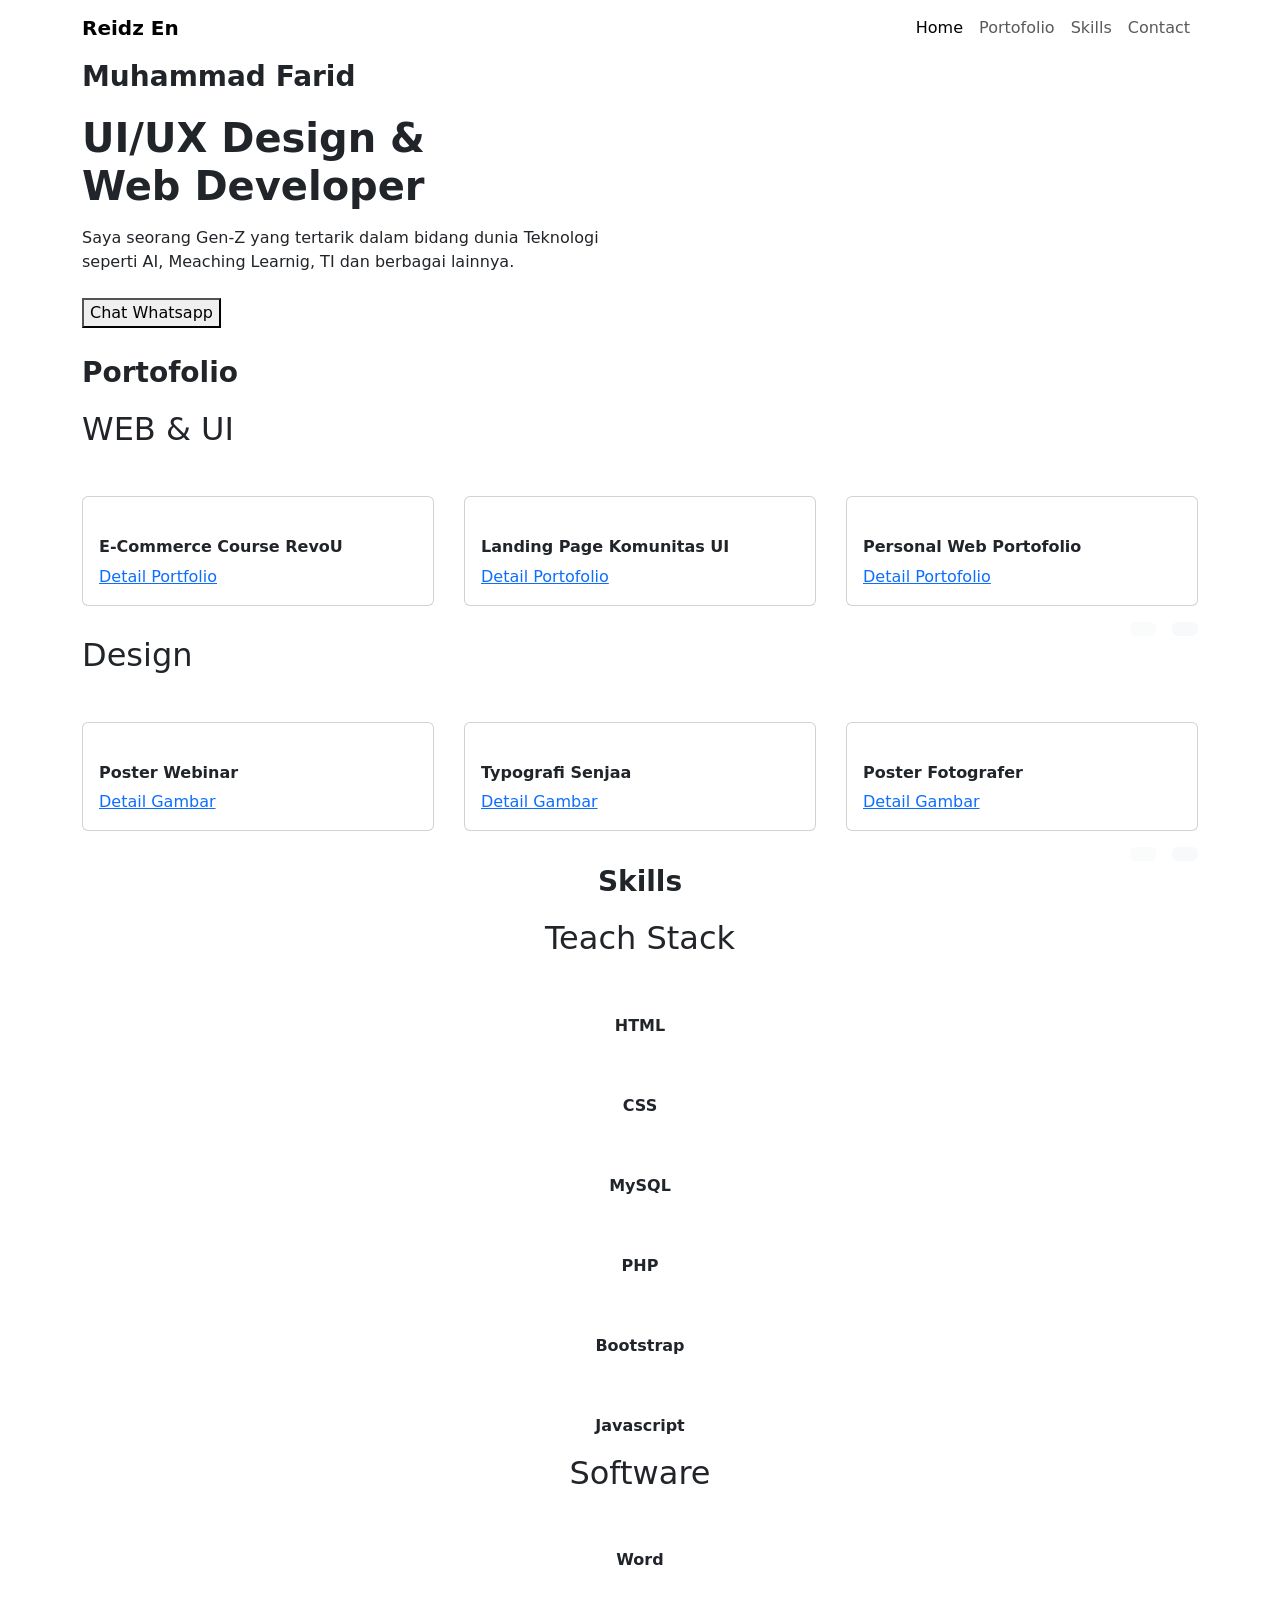
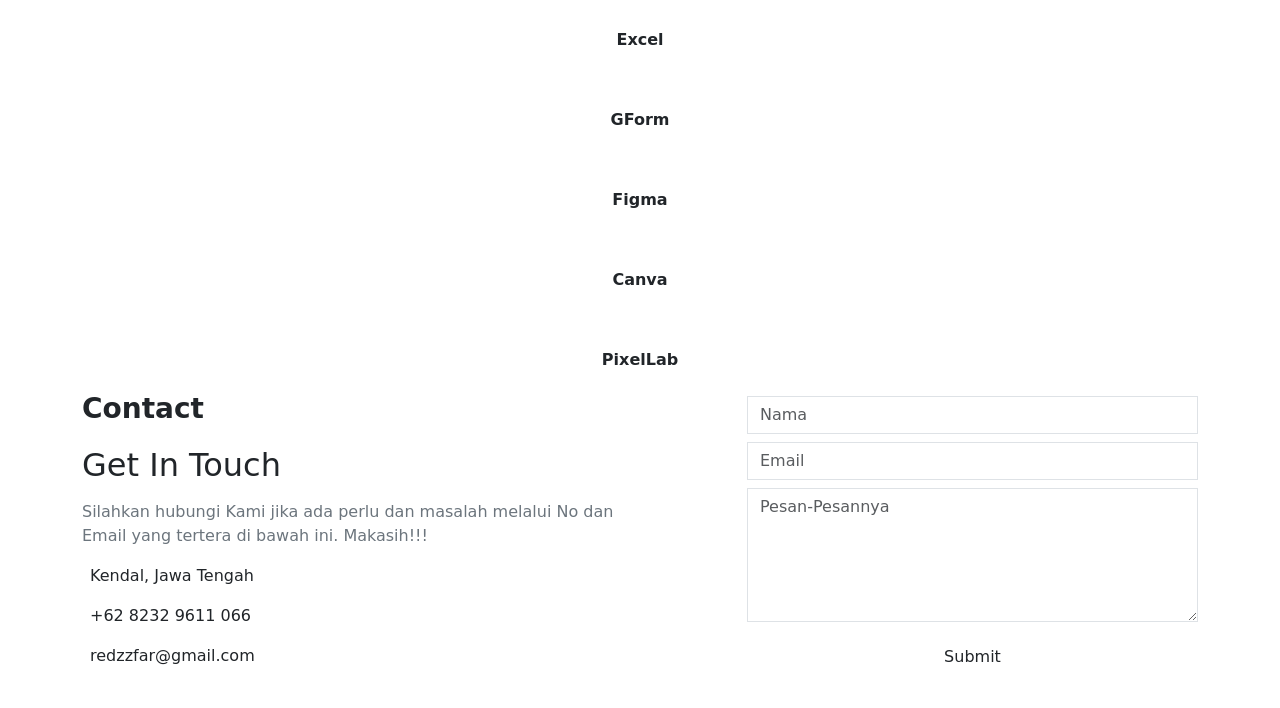
==== index.html @ 229bf1d8 "Add files via upload" ====
<!DOCTYPE html>
<html lang="en">
<head>
    <meta charset="UTF-8">
    <meta name="viewport" content="width=device-width, initial-scale=1.0">
    <title>Personal Portofolio</title>
    <!-- style css -->
    <link rel="stylesheet" href="https://cdn.jsdelivr.net/npm/bootstrap@5.3.2/dist/css/bootstrap.min.css">
    <link rel="stylesheet" href="https://cdn.jsdelivr.net/npm/swiper@11/swiper-bundle.min.css"/>
    <link rel="stylesheet" href="vendor/boxicons/css/boxicons.min.css">
    <link rel="stylesheet" href="style/style.css">
</head>
<body>
  <!-- Navbar -->
    <nav class="navbar navbar-expand-lg bg-white" id="home">
        <div class="container">
          <a class="navbar-brand fw-bold" href="#">Reidz En</a>
          <button class="navbar-toggler" type="button" data-bs-toggle="collapse" data-bs-target="#navbarSupportedContent" aria-controls="navbarSupportedContent" aria-expanded="false" aria-label="Toggle navigation">
            <span class="navbar-toggler-icon"></span>
          </button>
          <div class="collapse navbar-collapse" id="navbarSupportedContent">
            <ul class="navbar-nav ms-auto mb-2 mb-lg-0 fw-medium">
              <li class="nav-item">
                <a class="nav-link active" aria-current="page" href="#home">Home</a>
              </li>
              <li class="nav-item">
                <a class="nav-link" href="#portfolio">Portofolio</a>
              </li>
              <li class="nav-item">
                <a class="nav-link" href="#skills">Skills</a>
              </li>
              <li class="nav-item">
                <a class="nav-link" href="#contact">Contact</a>
              </li>
            </ul>
         
          </div>
        </div>
    </nav>

  <!-- Header -->
    <section class="header-section">
      <div class="container">
        <div class="row align-items-center justify-content-between" id="header">
          <div class="col-md-6">
            <div class="text-header">
              <p class="text-orange fw-semibold fs-3">Muhammad Farid</p>
              <h1 class="header-title fw-bold section-title">UI/UX Design & <br class="d-none d-md-block">Web Developer</h1>

              <div class="text-profil">
                <p class="mt-3 mb-4">Saya seorang Gen-Z yang tertarik dalam bidang dunia Teknologi seperti AI, Meaching Learnig, TI dan berbagai lainnya.</p>    
              </div>
             
              <div class="button">
                <a href="https://wa.me/+6282329611066" target="_blank"><button>Chat Whatsapp <span><i class='bx bx-right-arrow-alt' ></i></span></button></a>
              </div>
              
              <div class="icon">
                <a href="https://github.com/reidzf8" target="_blank" class="header-skill d-inline-flex align-items-center gap-1"><i class='bx bxl-github'></i></a>
                <a href="https://www.instagram.com/reid.qz" target="_blank" class="header-skill d-inline-flex align-items-center"><i class='bx bxl-instagram' ></i></a>
                <a href="https://www.linkedin.com" target="_blank" class="header-skill d-inline-flex align-items-center gap-1 "><i class='bx bxl-linkedin'></i></a>
              </div>

            </div>
          </div>

          <div class="col-md-4">
            <img src="image/profile.jpg" alt="" class="header-img">
          </div>
        </div>
      </div>
    </section>

  <!-- Portfolio -->
    <section class="portfolio-section" id="portfolio">
      <div class="container">
        <div class="text-portfolio">
          <p class="text-orange fw-semibold fs-3">Portofolio</p>
          <h2 class="section-title mb-5">WEB & UI</h2>
        </div>

        <div class="swiper portfolio-swiper">
          <div class="swiper-wrapper">
            <div class="swiper-slide">
              <div class="card">
                <div class="card-body">
                  <img src="image/Web Ecommerce.png" alt="" class="card-img-top rounded mb-3">
                  <h6 class="fw-semibold">E-Commerce Course RevoU</h6>
                  <a href="https://reidzf8.github.io/shopreidz/" target="_blank" class="text-orange">Detail Portfolio</a>
                </div>
              </div>
            </div>

            <div class="swiper-slide">
              <div class="card">
                <div class="card-body">
                  <img src="image/Landing Page.png" alt="" class="card-img-top rounded mb-3">
                  <h6 class="fw-semibold">Landing Page Komunitas UI</h6>
                  <a href="https://pointlesssufficientshelfware.reidz.repl.co/" target="_blank" class="text-orange">Detail Portofolio</a>
                </div>
              </div>
            </div>

            <div class="swiper-slide">
              <div class="card">
                <div class="card-body">
                  <img src="image/Personal.png" alt="" class="card-img-top rounded mb-3">
                  <h6 class="fw-semibold">Personal Web Portofolio</h6>
                  <a href="#home" class="text-orange">Detail Portofolio</a>
                </div>
              </div>
            </div>

            <div class="swiper-slide">
              <div class="card">
                <div class="card-body">
                  <img src="image/UI UX.png" alt="" class="card-img-top rounded mb-3">
                  <h6 class="fw-semibold">UI UX Pembelajaran MBTI</h6>
                  <a href="https://www.figma.com/proto/6FiTXlroq9vrvw14LWt3os/UI?node-id=144-466&starting-point-node-id=3%3A4" class="text-orange">Detail Portofolio</a>
                </div>
              </div>
            </div>
          </div>

          <div class="d-flex align-items-center justify-content-end gap-3 mt-3">
            <button class="btn btn-light d-flex align-items-center justify-content-center btn-next">
              <i class="bx bx-left-arrow-alt fs-5"></i>
            </button>

            <button class="btn btn-light d-flex align-items-center justify-content-center btn-prev">
              <i class="bx bx-right-arrow-alt fs-5"></i>
            </button>
          </div>
        </div>
      </div>
      <div class="container">
        <div class="text-portfolio">
          <h2 class="section-title mb-5">Design</h2>
        </div>

        <div class="swiper portfolio-swiper">
          <div class="swiper-wrapper">
            <div class="swiper-slide">
              <div class="card">
                <div class="card-body">
                  <img src="image/Poster.jpeg" alt="" class="card-img-top rounded mb-3">
                  <h6 class="fw-semibold">Poster Webinar</h6>
                  <a href="https://drive.google.com/drive/folders/1-n-cVZYzLm45BdwYJRJoWPH18mqt8U0f?usp=sharing" target="_blank" class="text-orange">Detail Gambar</a>
                </div>
              </div>
            </div>

            <div class="swiper-slide">
              <div class="card">
                <div class="card-body">
                  <img src="image/Typografi 1.jpeg" alt="" class="card-img-top rounded mb-3">
                  <h6 class="fw-semibold">Typografi Senjaa</h6>
                  <a href="https://drive.google.com/drive/folders/1-n-cVZYzLm45BdwYJRJoWPH18mqt8U0f?usp=sharing" target="_blank" class="text-orange">Detail Gambar</a>
                </div>
              </div>
            </div>

            <div class="swiper-slide">
              <div class="card">
                <div class="card-body">
                  <img src="image/Poster 3.jpeg" alt="" class="card-img-top rounded mb-3">
                  <h6 class="fw-semibold">Poster Fotografer</h6>
                  <a href="https://drive.google.com/drive/folders/1-n-cVZYzLm45BdwYJRJoWPH18mqt8U0f?usp=sharing" target="_blank" class="text-orange">Detail Gambar</a>
                </div>
              </div>
            </div>

            <div class="swiper-slide">
              <div class="card">
                <div class="card-body">
                  <img src="image/Typografi 2.jpeg" alt="" class="card-img-top rounded mb-3">
                  <h6 class="fw-semibold">Typografi Awann</h6>
                  <a href="https://drive.google.com/drive/folders/1-n-cVZYzLm45BdwYJRJoWPH18mqt8U0f?usp=sharing target="_blank" class="text-orange">Detail Gambar</a>
                </div>
              </div>
            </div>

            <div class="swiper-slide">
              <div class="card">
                <div class="card-body">
                  <img src="image/Poster 2.jpeg" alt="" class="card-img-top rounded mb-3">
                  <h6 class="fw-semibold">Poster Bungaa</h6>
                  <a href="https://drive.google.com/drive/folders/1-n-cVZYzLm45BdwYJRJoWPH18mqt8U0f?usp=sharing" target="_blank" class="text-orange">Detail Gambar</a>
                </div>
              </div>
            </div>
          </div>

          <div class="d-flex align-items-center justify-content-end gap-3 mt-3">
            <button class="btn btn-light d-flex align-items-center justify-content-center btn-next">
              <i class="bx bx-left-arrow-alt fs-5"></i>
            </button>

            <button class="btn btn-light d-flex align-items-center justify-content-center btn-prev">
              <i class="bx bx-right-arrow-alt fs-5"></i>
            </button>
          </div>
        </div>
      </div>
    </section>

  <!-- Skills -->
  <section class="skills-section" id="skills">
    <div class="container">
      <p class="text-orange fw-semibold text-center fs-3">Skills</p>
      <h2 class="section-title mb-3 text-center">Teach Stack</h2>

      <div class="menu-skills">
        <div class="skills">
          <img src="image/Icon-HTML.png" alt="">
          <p class="fw-semibold text-center mt-3">HTML</p>
        </div>
        <div class="skills">
          <img src="image/Icon-CSS.png" alt="">
          <p class="fw-semibold text-center mt-3">CSS</p>
        </div>
        <div class="skills">
          <img src="image/Icon-Mysql.png" alt="">
          <p class="fw-semibold text-center mt-3">MySQL</p>
        </div>
        <div class="skills">
          <img src="image/Icon-PHP.png" alt="">
          <p class="fw-semibold text-center mt-3">PHP</p>
        </div>
        <div class="skills">
          <img src="image/Icon-Bootstrap.png" alt="">
          <p class=" fw-semibold text-center mt-3">Bootstrap</p>
        </div>
        <div class="skills">
          <img src="image/Icon-JS.png" alt="">
          <p class="fw-semibold text-center mt-3">Javascript</p>
        </div>
      </div>

      <h2 class="section-title mb-3 text-center">Software</h2>
      <div class="menu-skills">
        <div class="skills">
          <img src="image/word.png" alt="">
          <p class="fw-semibold text-center mt-3">Word</p>
        </div>
        <div class="skills">
          <img src="image/excel.png" alt="">
          <p class="fw-semibold text-center mt-3">Excel</p>
        </div>
        <div class="skills">
          <img src="image/google-form.png" alt="">
          <p class="fw-semibold text-center mt-3">GForm</p>
        </div>
        <div class="skills">
          <img src="image/figma.png" alt="">
          <p class="fw-semibold text-center mt-3">Figma</p>
        </div>
        <div class="skills">
          <img src="image/canva-icon.png" alt="">
          <p class=" fw-semibold text-center mt-3">Canva</p>
        </div>
        <div class="skills">
          <img src="image/pixellab.png" alt="">
          <p class="fw-semibold text-center mt-3">PixelLab</p>
        </div>
      </div>
    </div>
  </section>

  <!-- Contact -->
  <section class="portfolio-section">
    <div class="container">
      <div class="row align-items-center justify-content-between">
        <div class="col-md-6">
          <div class="text-portfolio">
            <p class="text-orange fw-semibold fs-3">Contact</p>
            <h2 class="section-title mb-3">Get In Touch</h2>
          </div>
    
          <p class="text-secondary mb-3" id="contact">
            Silahkan hubungi Kami jika ada perlu dan masalah melalui No dan Email yang tertera di bawah ini. Makasih!!! 
          </p>
    
          <div class="d-flex align-items-center gap-2 mb-3">
            <i class='bx bxs-map'></i>
            <p class="mb-0">Kendal, Jawa Tengah</p>
          </div>
          <div class="d-flex align-items-center gap-2 mb-3">
            <i class='bx bxs-phone'></i>
            <p class="mb-0">+62 8232 9611 066</p>
          </div>
          <div class="d-flex align-items-center gap-2 mb-3">
            <i class='bx bx-envelope'></i>
            <p class="mb-0">redzzfar@gmail.com</p>
          </div>
        </div>

        <div class="col-md-5">
          <form action="#">
            <input type="text" name="name" id="name" placeholder="Nama" class="form-control rounded-0 mb-2">
            <input type="text" name="name" id="name" placeholder="Email" class="form-control rounded-0 mb-2">

            <textarea name="Messange" id="" placeholder="Pesan-Pesannya" cols="30" rows="5" class="form-control rounded-0 mb-3"></textarea>

             <button class="btn w-100 rounded-0">Submit</button>
          </form>
        </div>
      </div>
    </div>
  </section>

  <!-- Footer -->
  <footer clas="py-3">
    <div class="container">
      <p class="text-white fs-7 mb-0">
        Copyright&copy;2024 Reidz En. All Right reserved
      </p>
    </div>
  </footer>

    <script src="https://cdn.jsdelivr.net/npm/bootstrap@5.3.2/dist/js/bootstrap.bundle.min.js"></script>
    <script src="https://cdn.jsdelivr.net/npm/swiper@11/swiper-bundle.min.js"></script>
    <script>
      var swiper = new Swiper(".portfolio-swiper", {
        slidesPerView: 3,
        spaceBetween: 30,
        navigation: {
          nextEl: ".btn-prev",
          prevEl: ".btn-next",
        },
        // Responsive breakpoints
        breakpoints: {
        // when window width is >= 320px
          320: {
              slidesPerView: 2,
              spaceBetween: 20
          },
        // when window width is >= 480px
          480: {
             slidesPerView: 3,
              spaceBetween: 30
          },
        },
      });
    </script>
</body>
</html>
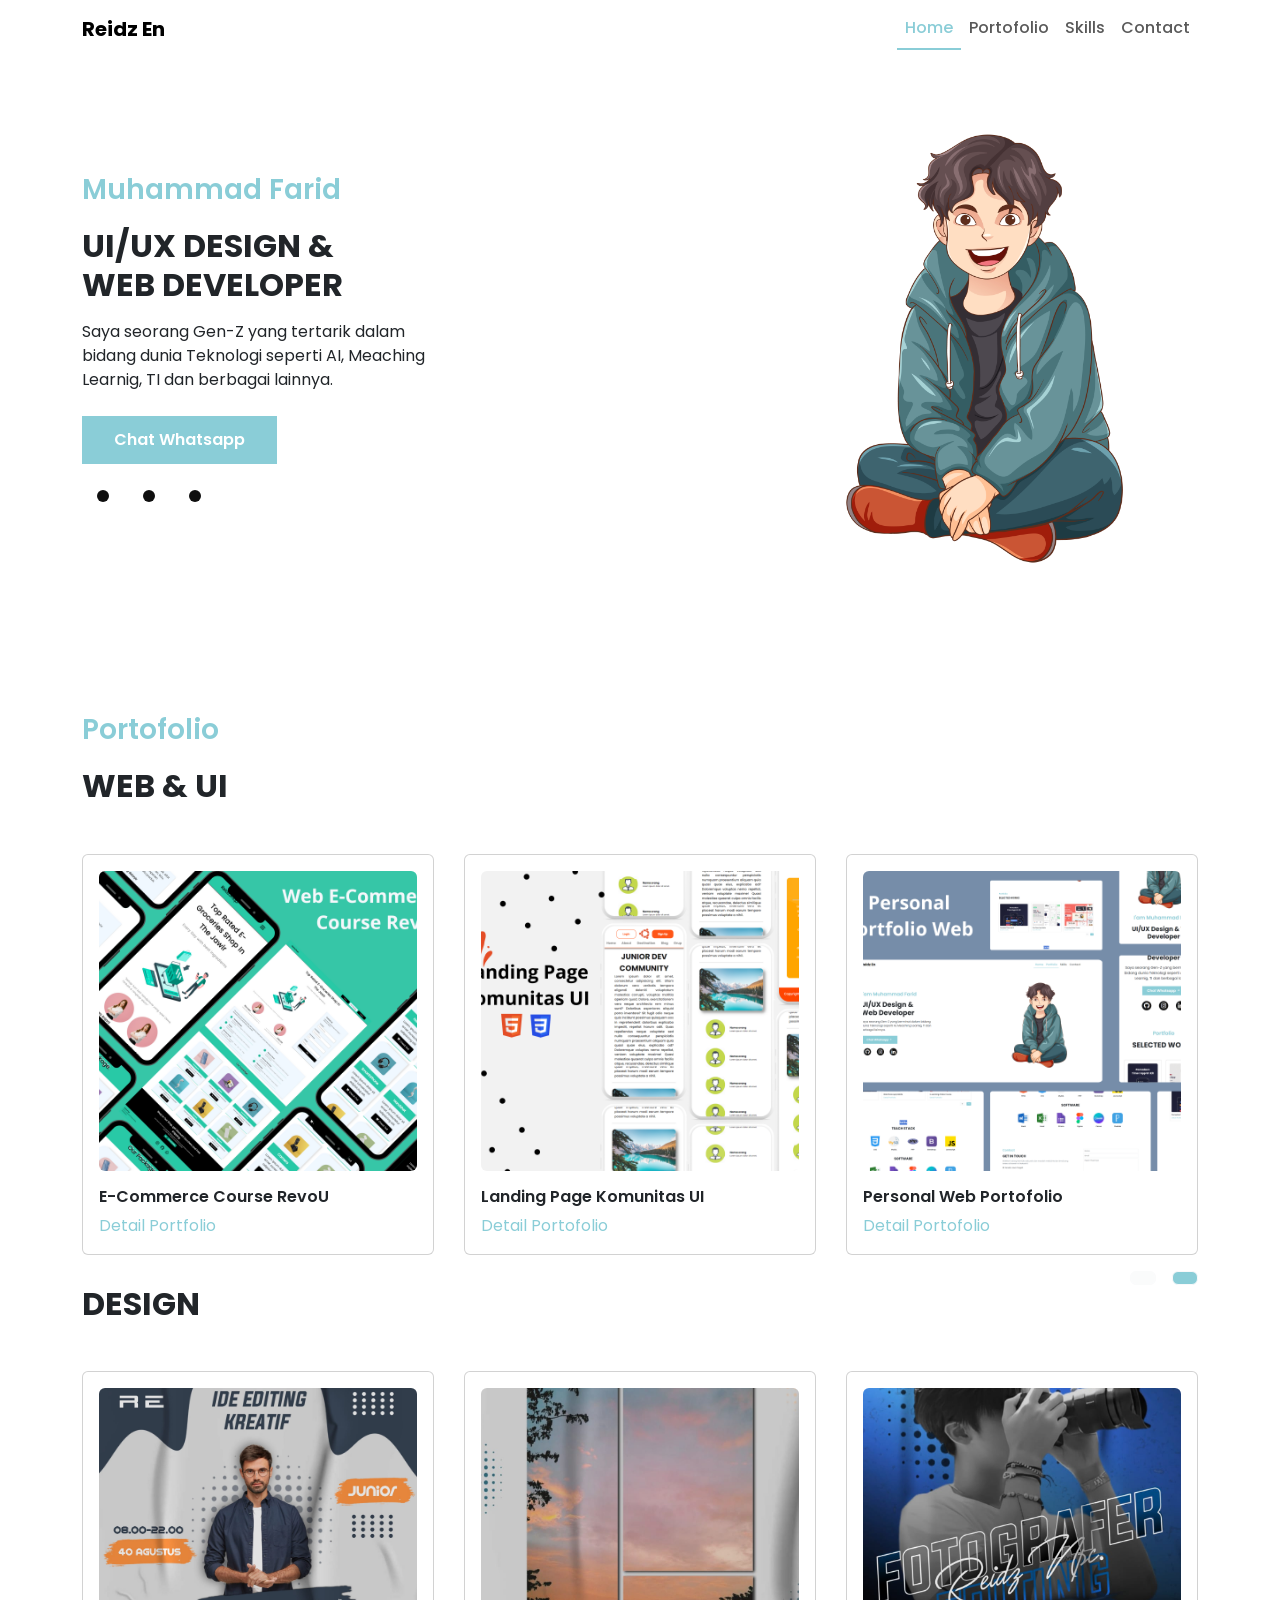
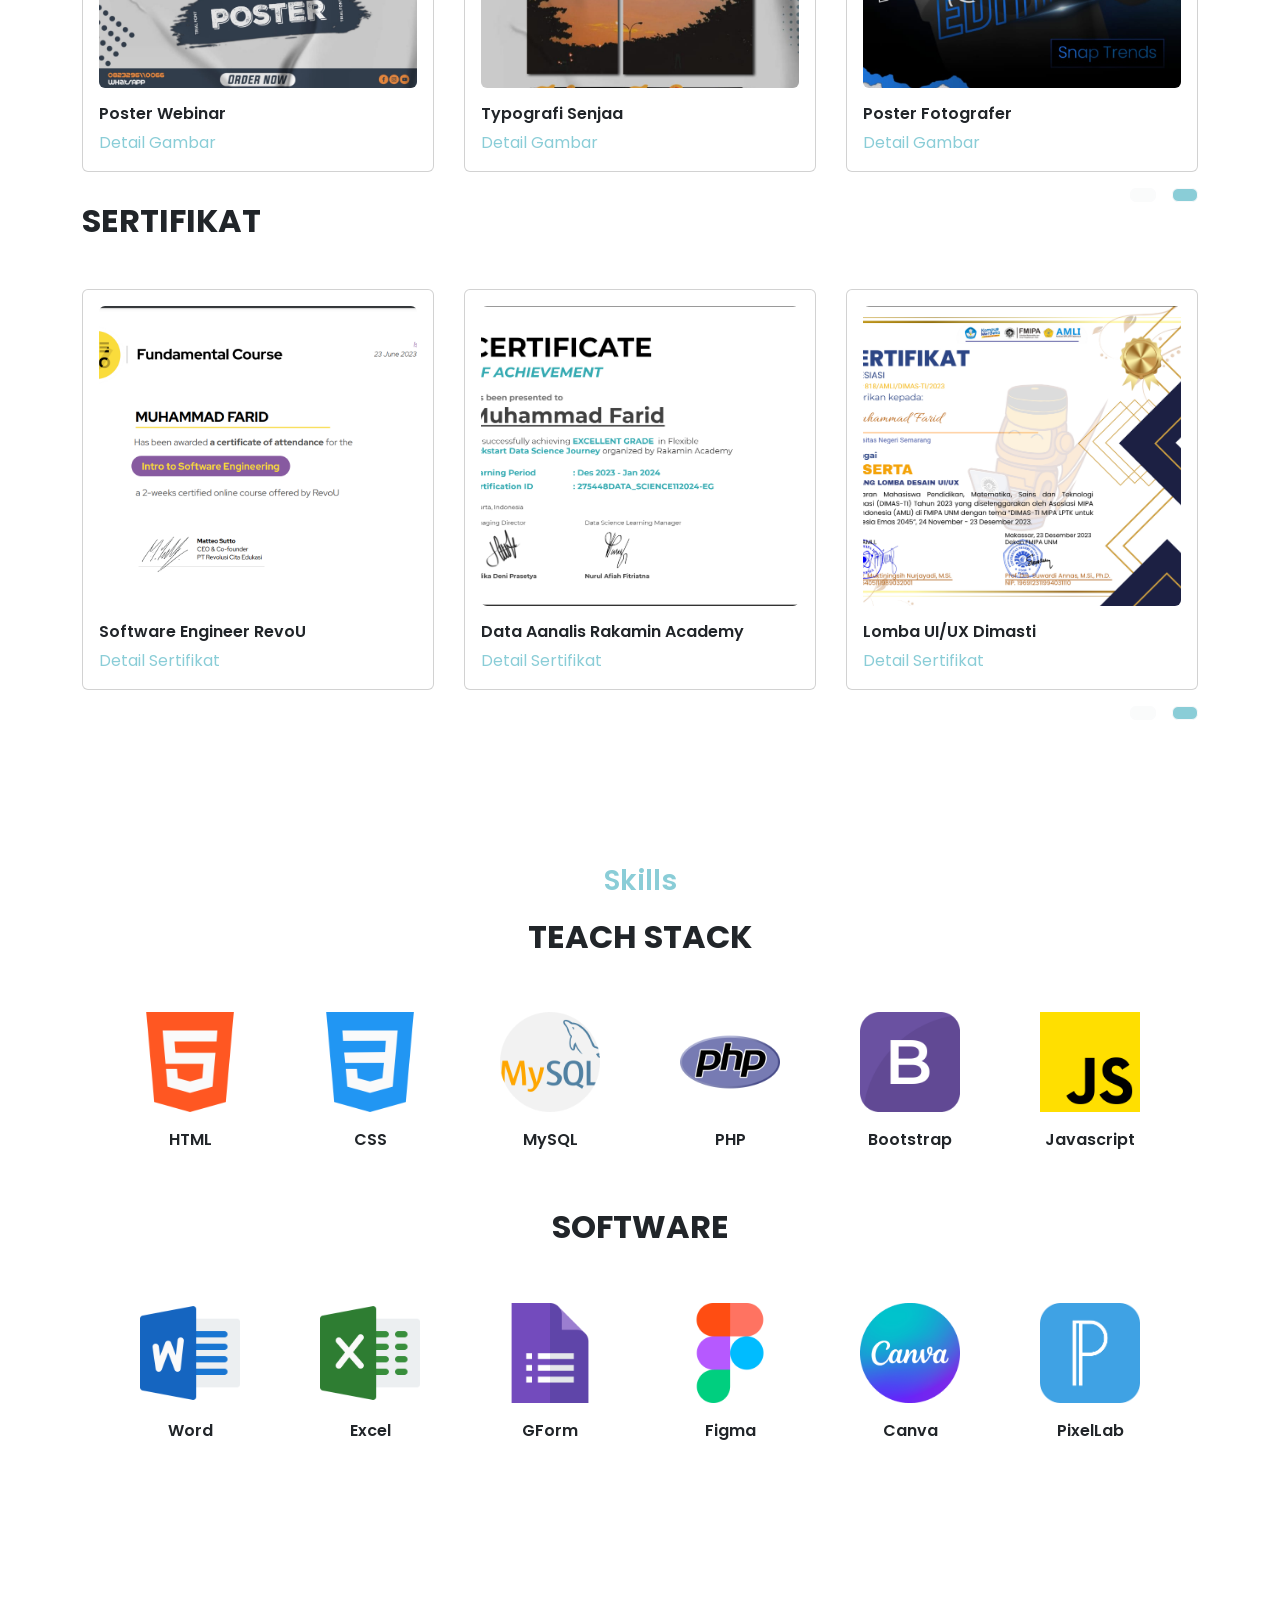
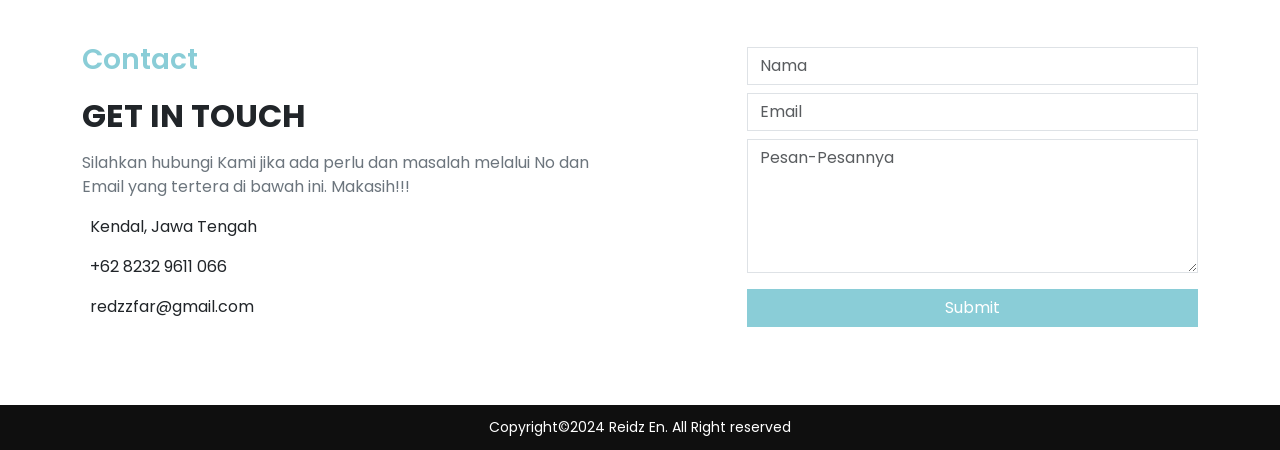
==== commit e4ef09d1: "Update index.html Full" ====
--- a/index.html
+++ b/index.html
@@ -202,6 +202,86 @@
           </div>
         </div>
       </div>
+
+      <div class="container">
+        <div class="text-portfolio">
+          <h2 class="section-title mb-5">Sertifikat</h2>
+        </div>
+
+        <div class="swiper portfolio-swiper">
+          <div class="swiper-wrapper">
+            <div class="swiper-slide">
+              <div class="card">
+                <div class="card-body">
+                  <img src="image/Revou.png" alt="" class="card-img-top rounded mb-3">
+                  <h6 class="fw-semibold">Software Engineer RevoU</h6>
+                  <a href="https://drive.google.com/drive/folders/1rZ8FqH5PxYgDkGPoqquMq6QpCCe57Qn4?usp=sharing" target="_blank" class="text-orange">Detail Sertifikat</a>
+                </div>
+              </div>
+            </div>
+
+            <div class="swiper-slide">
+              <div class="card">
+                <div class="card-body">
+                  <img src="image/Data.png" alt="" class="card-img-top rounded mb-3">
+                  <h6 class="fw-semibold">Data Aanalis Rakamin Academy</h6>
+                  <a href="https://drive.google.com/drive/folders/1rZ8FqH5PxYgDkGPoqquMq6QpCCe57Qn4?usp=sharing" target="_blank" class="text-orange">Detail Sertifikat</a>
+                </div>
+              </div>
+            </div>
+
+            <div class="swiper-slide">
+              <div class="card">
+                <div class="card-body">
+                  <img src="image/UI UX.png" alt="" class="card-img-top rounded mb-3">
+                  <h6 class="fw-semibold">Lomba UI/UX Dimasti</h6>
+                  <a href="https://drive.google.com/drive/folders/1rZ8FqH5PxYgDkGPoqquMq6QpCCe57Qn4?usp=sharing" target="_blank" class="text-orange">Detail Sertifikat</a>
+                </div>
+              </div>
+            </div>
+
+            <div class="swiper-slide">
+              <div class="card">
+                <div class="card-body">
+                  <img src="image/web deve.png" alt="" class="card-img-top rounded mb-3">
+                  <h6 class="fw-semibold">Web Developer Rakamin Academy</h6>
+                  <a href="https://drive.google.com/drive/folders/1rZ8FqH5PxYgDkGPoqquMq6QpCCe57Qn4?usp=sharing" target="_blank" class="text-orange">Detail Sertifikat</a>
+                </div>
+              </div>
+            </div>
+
+            <div class="swiper-slide">
+              <div class="card">
+                <div class="card-body">
+                  <img src="image/Fodivi.png" alt="" class="card-img-top rounded mb-3">
+                  <h6 class="fw-semibold">Kepanitian FODIVI</h6>
+                  <a href="https://drive.google.com/drive/folders/1rZ8FqH5PxYgDkGPoqquMq6QpCCe57Qn4?usp=sharing" target="_blank" class="text-orange">Detail Sertifikat</a>
+                </div>
+              </div>
+            </div>
+
+            <div class="swiper-slide">
+              <div class="card">
+                <div class="card-body">
+                  <img src="image/Reor.png" alt="" class="card-img-top rounded mb-3">
+                  <h6 class="fw-semibold">Kepanitian Reorganisasi</h6>
+                  <a href="https://drive.google.com/drive/folders/1rZ8FqH5PxYgDkGPoqquMq6QpCCe57Qn4?usp=sharing" target="_blank" class="text-orange">Detail Sertifikat</a>
+                </div>
+              </div>
+            </div>
+          </div>
+
+          <div class="d-flex align-items-center justify-content-end gap-3 mt-3">
+            <button class="btn btn-light d-flex align-items-center justify-content-center btn-next">
+              <i class="bx bx-left-arrow-alt fs-5"></i>
+            </button>
+
+            <button class="btn btn-light d-flex align-items-center justify-content-center btn-prev">
+              <i class="bx bx-right-arrow-alt fs-5"></i>
+            </button>
+          </div>
+        </div>
+      </div>
     </section>
 
   <!-- Skills -->
@@ -344,4 +424,4 @@
       });
     </script>
 </body>
-</html>+</html>
--- a/style/style.css
+++ b/style/style.css
@@ -0,0 +1,216 @@
+/* Font Css */
+@import url('https://fonts.googleapis.com/css2?family=Poppins:wght@400;500;600;700;800&display=swap');
+
+/* Variabel Css */
+:root {
+    --primary-color: #8ACDD7;
+    --dark-color: #0F0F0F;
+    --gray-color: gray;
+
+    --h1-font-size: 40px;
+    --h2-font-size: 32px;
+    --small-font-size: 14px;
+}
+
+/* Reset */
+* {
+    margin: 0;
+    padding: 0;
+    box-sizing: border-box;
+    font-family: 'Poppins', sans-serif;
+}
+
+img {
+    max-width: 100%;
+}
+
+a {
+    text-decoration: none;
+    list-style: none;
+}
+
+/* Global Css */
+section {
+    padding: 70px 0;
+}
+
+section .section-title {
+    font-size: var(--h2-font-size);
+    font-weight: bold;
+    text-transform: uppercase;
+}
+
+.btn-orange {
+    background-color: var(--primary-color);
+    color: white;
+}
+
+.text-orange {
+    color: var(--primary-color);
+}
+
+.text-dark {
+    color: var(--dark-color);
+}
+
+.fs-7 {
+    font-size: var(--small-font-size);
+} 
+
+.form-control:focus {
+    box-shadow: none;
+    border-color: var(--primary-color);
+}
+
+/* Css Per Section */
+
+/* navbar */
+.navbar .nav-item .nav-link:hover,
+.navbar .nav-item .nav-link.active {
+    color: var(--primary-color);
+    border-bottom: solid var(--primary-color) 2px;
+}
+
+/* header */
+.container .button button {
+    font-weight: 600;
+    padding: 10px 30px;
+
+    background-color: var(--primary-color);
+    border: solid var(--primary-color) 2px;
+    color: white;
+}
+
+.container .button button:hover {
+    border: solid var(--primary-color) 2px;
+    background-color: white;
+    color: #0F0F0F;
+}
+
+.container .header-skill i {
+    margin: 26px 15px ;
+    color: white;
+    font-size: 30px;
+    transition: .3s;
+
+    background-color: var(--dark-color);
+    border-radius: 50%;
+    padding: 6px;
+}
+
+.container .header-skill i:hover {
+    transform: scale(1.5, 1.5);
+}
+
+.header-section .header-img {
+    width: 80%;
+    transition: .9s;
+}
+
+.header-section .header-img:hover {
+    transform: rotate(10deg);
+}
+
+.header-section .text-header .text-profil {
+    padding-right: 200px;
+}
+
+
+
+/* Portfolio */
+.portfolio-section .card .card-img-top {
+    height: 300px;
+    width: 100%;
+    object-fit: cover;
+}
+
+/* SKills */
+.skills-section .skills  {
+    margin: 40px;
+}
+
+.skills-section .skills img {
+    width: 100px;
+}
+.skills-section .menu-skills {
+    display: flex;
+    justify-content: center;
+    align-items: center;
+    flex-wrap: wrap;
+}
+
+/* contact */
+.btn {
+    background-color: var(--primary-color);
+    color: white;
+}
+.btn:hover {
+    background-color: var(--dark-color);
+    color: white;
+}
+footer {
+    background-color: var(--dark-color);
+    padding: 12px;
+    text-align: center;
+}
+
+/* Responsive */
+@media screen and (max-width: 768px) {
+    section {
+        padding: 30px 10px;
+    }
+
+    .container .button button {
+        padding: 7px 20px;
+    }
+    
+    .header-section #header {
+        display: flex;
+        justify-content: center;
+        align-items: center;
+        flex-direction: column-reverse; 
+    }
+
+    .header-section .text-header .text-profil {
+        padding-right: 0;
+    }
+
+    .header-section .text-header {
+        margin-top: 20px;
+        text-align: center;
+    }
+
+    .header-section .header-img {
+        width: 60%;
+        margin-left: 60px;
+    }
+    
+    .portfolio-section .text-portfolio {
+        text-align: center;
+    }
+
+    .portfolio-section .card .card-img-top {
+        height: 160px;
+        object-fit: cover;
+    }
+
+
+    .skills-section .skills img {
+        width: 50px;
+    }
+
+    .skills-section .menu-skills .skills {
+        display: flex;
+        justify-content: center;
+        align-items: center;
+        flex-direction: column;
+    }
+
+    #contact {
+        text-align: center;
+    }
+
+    footer {
+        padding-bottom: 12px;
+    }
+}
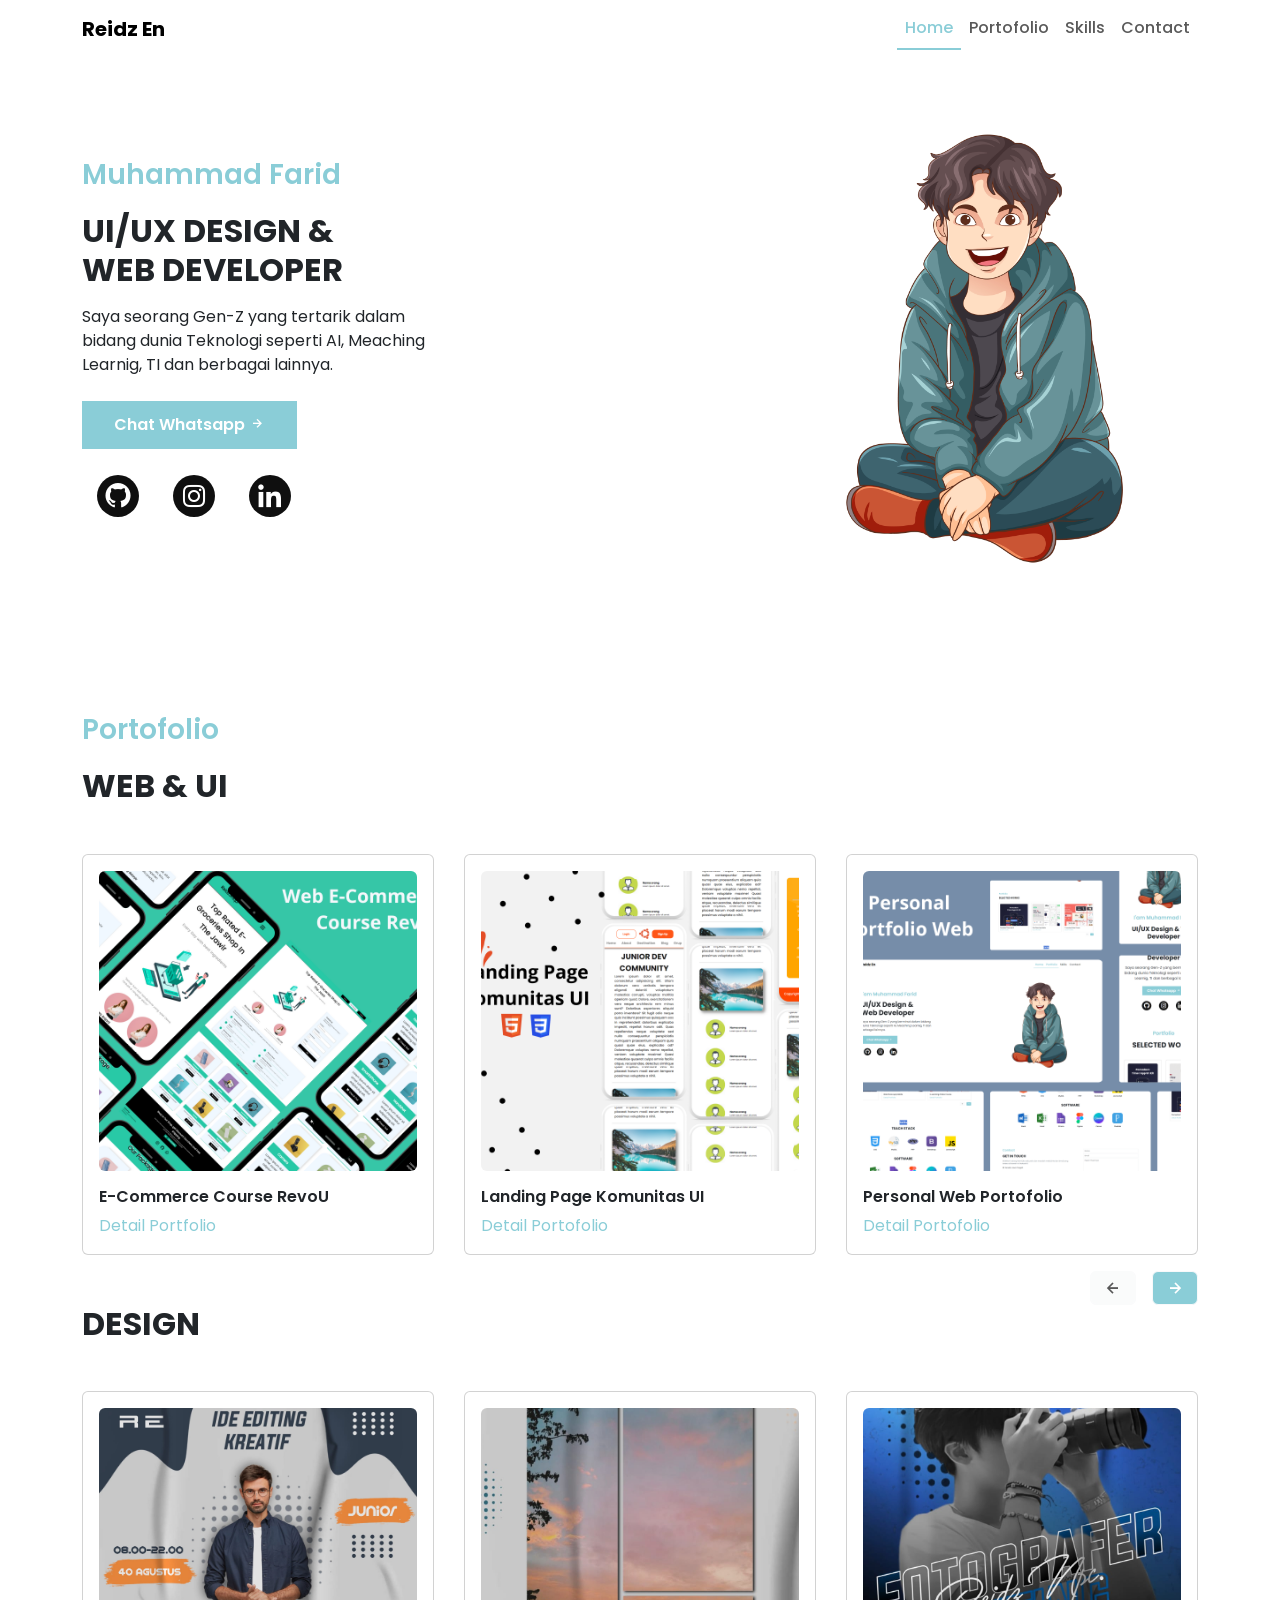
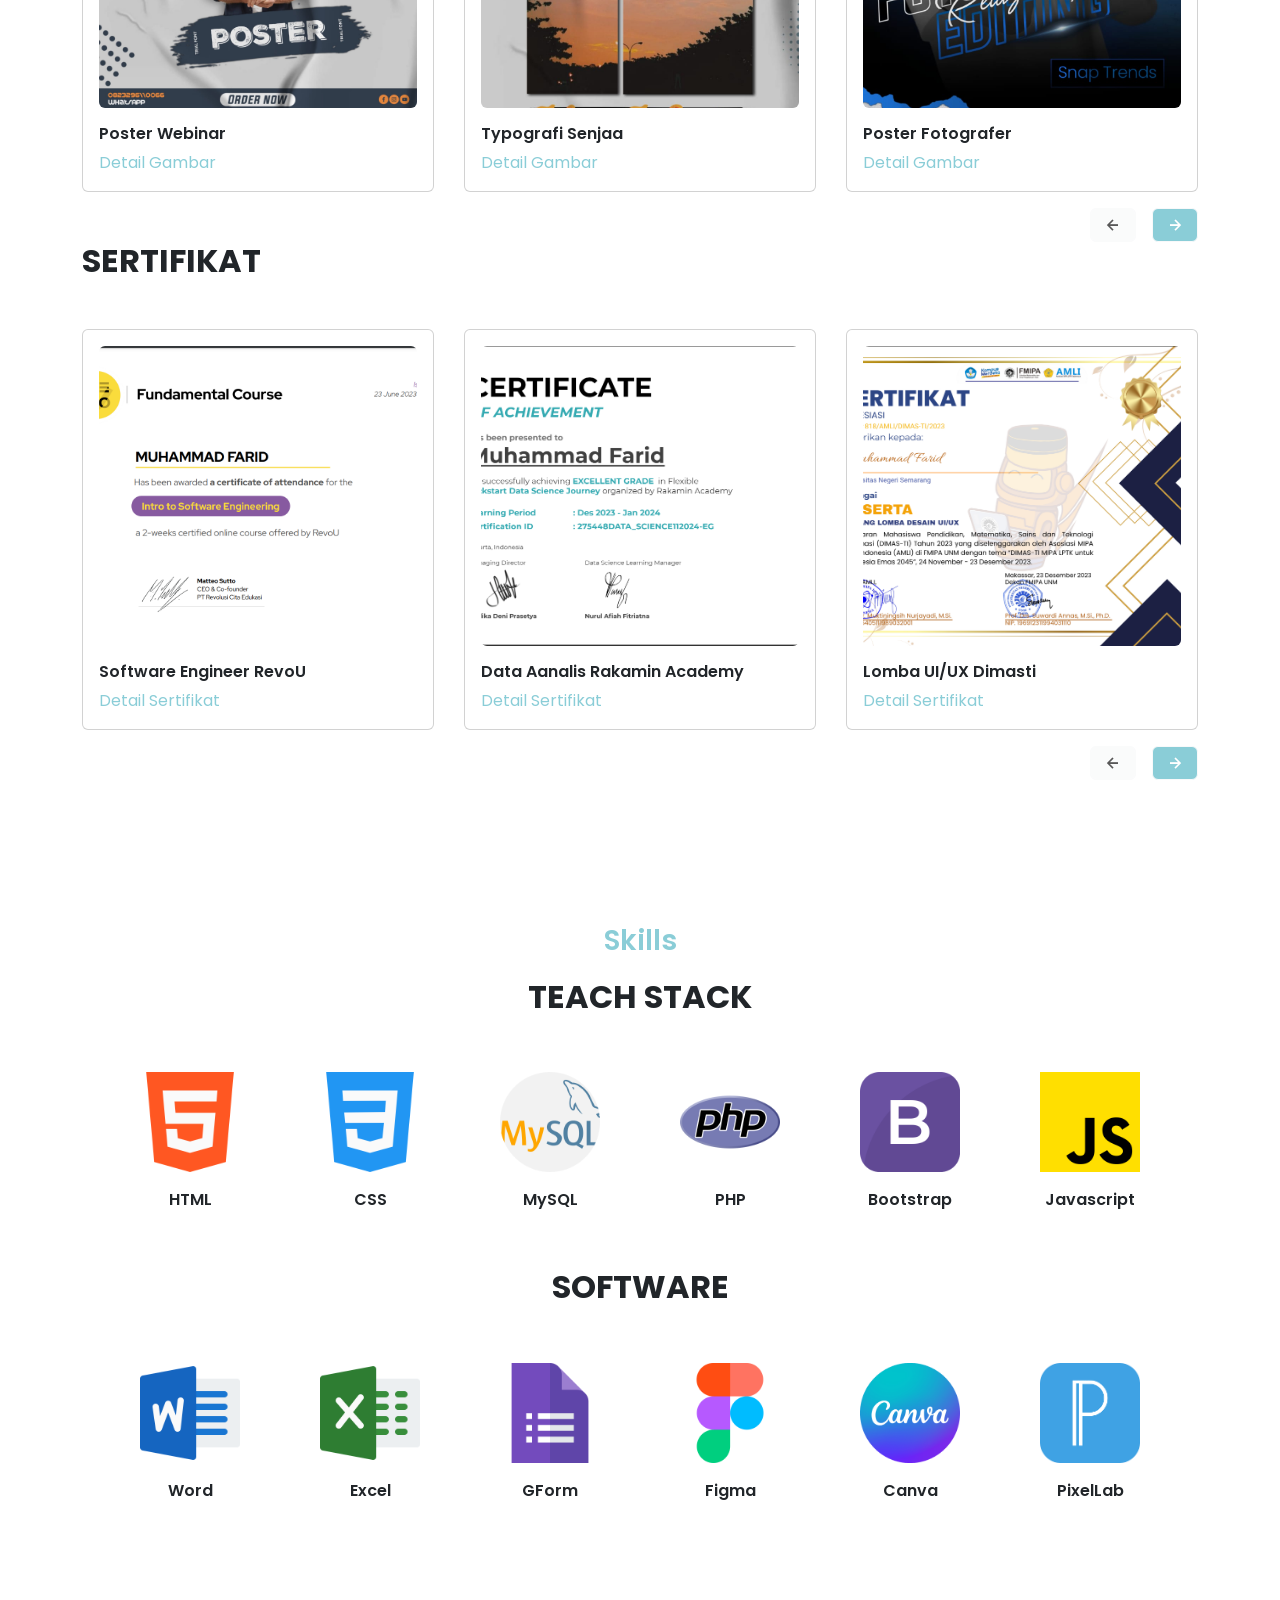
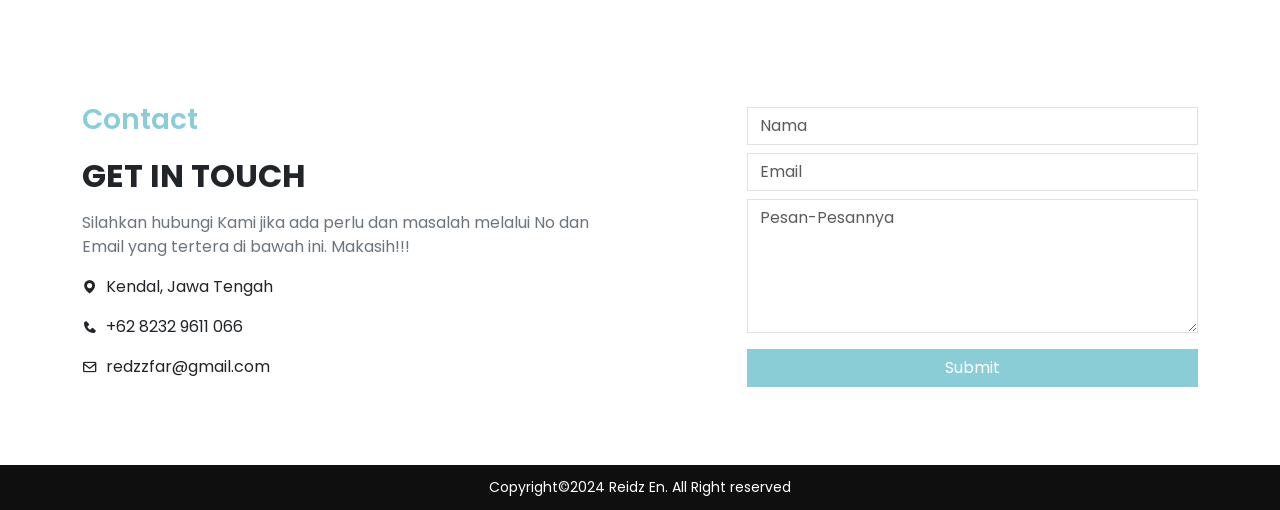
==== commit fe0ce93a: "Update index.html Box icon" ====
--- a/index.html
+++ b/index.html
@@ -8,6 +8,8 @@
     <link rel="stylesheet" href="https://cdn.jsdelivr.net/npm/bootstrap@5.3.2/dist/css/bootstrap.min.css">
     <link rel="stylesheet" href="https://cdn.jsdelivr.net/npm/swiper@11/swiper-bundle.min.css"/>
     <link rel="stylesheet" href="vendor/boxicons/css/boxicons.min.css">
+    <link rel="stylesheet" href="https://cdn.jsdelivr.net/npm/boxicons@latest/css/boxicons.min.css">
+    <link rel="stylesheet" href="https://unpkg.com/boxicons@latest/css/boxicons.min.css">
     <link rel="stylesheet" href="style/style.css">
 </head>
 <body>
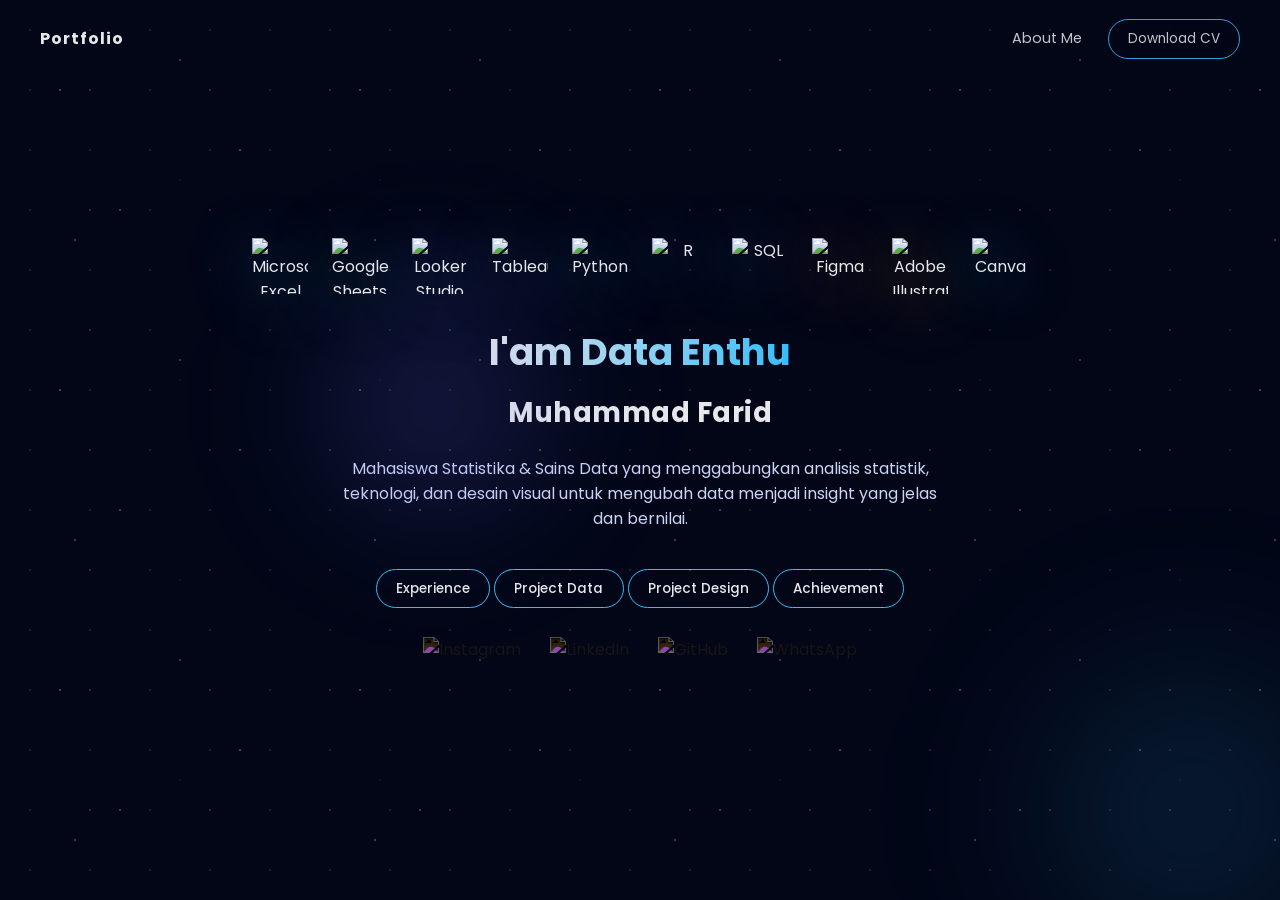
==== commit 2757adc2: "a" ====
--- a/index.html
+++ b/index.html
@@ -1,429 +1,577 @@
-<!DOCTYPE html>
-<html lang="en">
-<head>
-    <meta charset="UTF-8">
-    <meta name="viewport" content="width=device-width, initial-scale=1.0">
-    <title>Personal Portofolio</title>
-    <!-- style css -->
-    <link rel="stylesheet" href="https://cdn.jsdelivr.net/npm/bootstrap@5.3.2/dist/css/bootstrap.min.css">
-    <link rel="stylesheet" href="https://cdn.jsdelivr.net/npm/swiper@11/swiper-bundle.min.css"/>
-    <link rel="stylesheet" href="vendor/boxicons/css/boxicons.min.css">
-    <link rel="stylesheet" href="https://cdn.jsdelivr.net/npm/boxicons@latest/css/boxicons.min.css">
-    <link rel="stylesheet" href="https://unpkg.com/boxicons@latest/css/boxicons.min.css">
-    <link rel="stylesheet" href="style/style.css">
-</head>
-<body>
-  <!-- Navbar -->
-    <nav class="navbar navbar-expand-lg bg-white" id="home">
-        <div class="container">
-          <a class="navbar-brand fw-bold" href="#">Reidz En</a>
-          <button class="navbar-toggler" type="button" data-bs-toggle="collapse" data-bs-target="#navbarSupportedContent" aria-controls="navbarSupportedContent" aria-expanded="false" aria-label="Toggle navigation">
-            <span class="navbar-toggler-icon"></span>
-          </button>
-          <div class="collapse navbar-collapse" id="navbarSupportedContent">
-            <ul class="navbar-nav ms-auto mb-2 mb-lg-0 fw-medium">
-              <li class="nav-item">
-                <a class="nav-link active" aria-current="page" href="#home">Home</a>
-              </li>
-              <li class="nav-item">
-                <a class="nav-link" href="#portfolio">Portofolio</a>
-              </li>
-              <li class="nav-item">
-                <a class="nav-link" href="#skills">Skills</a>
-              </li>
-              <li class="nav-item">
-                <a class="nav-link" href="#contact">Contact</a>
-              </li>
-            </ul>
-         
-          </div>
-        </div>
-    </nav>
-
-  <!-- Header -->
-    <section class="header-section">
-      <div class="container">
-        <div class="row align-items-center justify-content-between" id="header">
-          <div class="col-md-6">
-            <div class="text-header">
-              <p class="text-orange fw-semibold fs-3">Muhammad Farid</p>
-              <h1 class="header-title fw-bold section-title">UI/UX Design & <br class="d-none d-md-block">Web Developer</h1>
-
-              <div class="text-profil">
-                <p class="mt-3 mb-4">Saya seorang Gen-Z yang tertarik dalam bidang dunia Teknologi seperti AI, Meaching Learnig, TI dan berbagai lainnya.</p>    
-              </div>
-             
-              <div class="button">
-                <a href="https://wa.me/+6282329611066" target="_blank"><button>Chat Whatsapp <span><i class='bx bx-right-arrow-alt' ></i></span></button></a>
-              </div>
-              
-              <div class="icon">
-                <a href="https://github.com/reidzf8" target="_blank" class="header-skill d-inline-flex align-items-center gap-1"><i class='bx bxl-github'></i></a>
-                <a href="https://www.instagram.com/reid.qz" target="_blank" class="header-skill d-inline-flex align-items-center"><i class='bx bxl-instagram' ></i></a>
-                <a href="https://www.linkedin.com" target="_blank" class="header-skill d-inline-flex align-items-center gap-1 "><i class='bx bxl-linkedin'></i></a>
-              </div>
-
-            </div>
-          </div>
-
-          <div class="col-md-4">
-            <img src="image/profile.jpg" alt="" class="header-img">
-          </div>
-        </div>
-      </div>
-    </section>
-
-  <!-- Portfolio -->
-    <section class="portfolio-section" id="portfolio">
-      <div class="container">
-        <div class="text-portfolio">
-          <p class="text-orange fw-semibold fs-3">Portofolio</p>
-          <h2 class="section-title mb-5">WEB & UI</h2>
-        </div>
-
-        <div class="swiper portfolio-swiper">
-          <div class="swiper-wrapper">
-            <div class="swiper-slide">
-              <div class="card">
-                <div class="card-body">
-                  <img src="image/Web Ecommerce.png" alt="" class="card-img-top rounded mb-3">
-                  <h6 class="fw-semibold">E-Commerce Course RevoU</h6>
-                  <a href="https://reidzf8.github.io/shopreidz/" target="_blank" class="text-orange">Detail Portfolio</a>
-                </div>
-              </div>
-            </div>
-
-            <div class="swiper-slide">
-              <div class="card">
-                <div class="card-body">
-                  <img src="image/Landing Page.png" alt="" class="card-img-top rounded mb-3">
-                  <h6 class="fw-semibold">Landing Page Komunitas UI</h6>
-                  <a href="https://pointlesssufficientshelfware.reidz.repl.co/" target="_blank" class="text-orange">Detail Portofolio</a>
-                </div>
-              </div>
-            </div>
-
-            <div class="swiper-slide">
-              <div class="card">
-                <div class="card-body">
-                  <img src="image/Personal.png" alt="" class="card-img-top rounded mb-3">
-                  <h6 class="fw-semibold">Personal Web Portofolio</h6>
-                  <a href="#home" class="text-orange">Detail Portofolio</a>
-                </div>
-              </div>
-            </div>
-
-            <div class="swiper-slide">
-              <div class="card">
-                <div class="card-body">
-                  <img src="image/UI UX.png" alt="" class="card-img-top rounded mb-3">
-                  <h6 class="fw-semibold">UI UX Pembelajaran MBTI</h6>
-                  <a href="https://www.figma.com/proto/6FiTXlroq9vrvw14LWt3os/UI?node-id=144-466&starting-point-node-id=3%3A4" class="text-orange">Detail Portofolio</a>
-                </div>
-              </div>
-            </div>
-          </div>
-
-          <div class="d-flex align-items-center justify-content-end gap-3 mt-3">
-            <button class="btn btn-light d-flex align-items-center justify-content-center btn-next">
-              <i class="bx bx-left-arrow-alt fs-5"></i>
-            </button>
-
-            <button class="btn btn-light d-flex align-items-center justify-content-center btn-prev">
-              <i class="bx bx-right-arrow-alt fs-5"></i>
-            </button>
-          </div>
-        </div>
-      </div>
-      <div class="container">
-        <div class="text-portfolio">
-          <h2 class="section-title mb-5">Design</h2>
-        </div>
-
-        <div class="swiper portfolio-swiper">
-          <div class="swiper-wrapper">
-            <div class="swiper-slide">
-              <div class="card">
-                <div class="card-body">
-                  <img src="image/Poster.jpeg" alt="" class="card-img-top rounded mb-3">
-                  <h6 class="fw-semibold">Poster Webinar</h6>
-                  <a href="https://drive.google.com/drive/folders/1-n-cVZYzLm45BdwYJRJoWPH18mqt8U0f?usp=sharing" target="_blank" class="text-orange">Detail Gambar</a>
-                </div>
-              </div>
-            </div>
-
-            <div class="swiper-slide">
-              <div class="card">
-                <div class="card-body">
-                  <img src="image/Typografi 1.jpeg" alt="" class="card-img-top rounded mb-3">
-                  <h6 class="fw-semibold">Typografi Senjaa</h6>
-                  <a href="https://drive.google.com/drive/folders/1-n-cVZYzLm45BdwYJRJoWPH18mqt8U0f?usp=sharing" target="_blank" class="text-orange">Detail Gambar</a>
-                </div>
-              </div>
-            </div>
-
-            <div class="swiper-slide">
-              <div class="card">
-                <div class="card-body">
-                  <img src="image/Poster 3.jpeg" alt="" class="card-img-top rounded mb-3">
-                  <h6 class="fw-semibold">Poster Fotografer</h6>
-                  <a href="https://drive.google.com/drive/folders/1-n-cVZYzLm45BdwYJRJoWPH18mqt8U0f?usp=sharing" target="_blank" class="text-orange">Detail Gambar</a>
-                </div>
-              </div>
-            </div>
-
-            <div class="swiper-slide">
-              <div class="card">
-                <div class="card-body">
-                  <img src="image/Typografi 2.jpeg" alt="" class="card-img-top rounded mb-3">
-                  <h6 class="fw-semibold">Typografi Awann</h6>
-                  <a href="https://drive.google.com/drive/folders/1-n-cVZYzLm45BdwYJRJoWPH18mqt8U0f?usp=sharing target="_blank" class="text-orange">Detail Gambar</a>
-                </div>
-              </div>
-            </div>
-
-            <div class="swiper-slide">
-              <div class="card">
-                <div class="card-body">
-                  <img src="image/Poster 2.jpeg" alt="" class="card-img-top rounded mb-3">
-                  <h6 class="fw-semibold">Poster Bungaa</h6>
-                  <a href="https://drive.google.com/drive/folders/1-n-cVZYzLm45BdwYJRJoWPH18mqt8U0f?usp=sharing" target="_blank" class="text-orange">Detail Gambar</a>
-                </div>
-              </div>
-            </div>
-          </div>
-
-          <div class="d-flex align-items-center justify-content-end gap-3 mt-3">
-            <button class="btn btn-light d-flex align-items-center justify-content-center btn-next">
-              <i class="bx bx-left-arrow-alt fs-5"></i>
-            </button>
-
-            <button class="btn btn-light d-flex align-items-center justify-content-center btn-prev">
-              <i class="bx bx-right-arrow-alt fs-5"></i>
-            </button>
-          </div>
-        </div>
-      </div>
-
-      <div class="container">
-        <div class="text-portfolio">
-          <h2 class="section-title mb-5">Sertifikat</h2>
-        </div>
-
-        <div class="swiper portfolio-swiper">
-          <div class="swiper-wrapper">
-            <div class="swiper-slide">
-              <div class="card">
-                <div class="card-body">
-                  <img src="image/Revou.png" alt="" class="card-img-top rounded mb-3">
-                  <h6 class="fw-semibold">Software Engineer RevoU</h6>
-                  <a href="https://drive.google.com/drive/folders/1rZ8FqH5PxYgDkGPoqquMq6QpCCe57Qn4?usp=sharing" target="_blank" class="text-orange">Detail Sertifikat</a>
-                </div>
-              </div>
-            </div>
-
-            <div class="swiper-slide">
-              <div class="card">
-                <div class="card-body">
-                  <img src="image/Data.png" alt="" class="card-img-top rounded mb-3">
-                  <h6 class="fw-semibold">Data Aanalis Rakamin Academy</h6>
-                  <a href="https://drive.google.com/drive/folders/1rZ8FqH5PxYgDkGPoqquMq6QpCCe57Qn4?usp=sharing" target="_blank" class="text-orange">Detail Sertifikat</a>
-                </div>
-              </div>
-            </div>
-
-            <div class="swiper-slide">
-              <div class="card">
-                <div class="card-body">
-                  <img src="image/UI UX.png" alt="" class="card-img-top rounded mb-3">
-                  <h6 class="fw-semibold">Lomba UI/UX Dimasti</h6>
-                  <a href="https://drive.google.com/drive/folders/1rZ8FqH5PxYgDkGPoqquMq6QpCCe57Qn4?usp=sharing" target="_blank" class="text-orange">Detail Sertifikat</a>
-                </div>
-              </div>
-            </div>
-
-            <div class="swiper-slide">
-              <div class="card">
-                <div class="card-body">
-                  <img src="image/web deve.png" alt="" class="card-img-top rounded mb-3">
-                  <h6 class="fw-semibold">Web Developer Rakamin Academy</h6>
-                  <a href="https://drive.google.com/drive/folders/1rZ8FqH5PxYgDkGPoqquMq6QpCCe57Qn4?usp=sharing" target="_blank" class="text-orange">Detail Sertifikat</a>
-                </div>
-              </div>
-            </div>
-
-            <div class="swiper-slide">
-              <div class="card">
-                <div class="card-body">
-                  <img src="image/Fodivi.png" alt="" class="card-img-top rounded mb-3">
-                  <h6 class="fw-semibold">Kepanitian FODIVI</h6>
-                  <a href="https://drive.google.com/drive/folders/1rZ8FqH5PxYgDkGPoqquMq6QpCCe57Qn4?usp=sharing" target="_blank" class="text-orange">Detail Sertifikat</a>
-                </div>
-              </div>
-            </div>
-
-            <div class="swiper-slide">
-              <div class="card">
-                <div class="card-body">
-                  <img src="image/Reor.png" alt="" class="card-img-top rounded mb-3">
-                  <h6 class="fw-semibold">Kepanitian Reorganisasi</h6>
-                  <a href="https://drive.google.com/drive/folders/1rZ8FqH5PxYgDkGPoqquMq6QpCCe57Qn4?usp=sharing" target="_blank" class="text-orange">Detail Sertifikat</a>
-                </div>
-              </div>
-            </div>
-          </div>
-
-          <div class="d-flex align-items-center justify-content-end gap-3 mt-3">
-            <button class="btn btn-light d-flex align-items-center justify-content-center btn-next">
-              <i class="bx bx-left-arrow-alt fs-5"></i>
-            </button>
-
-            <button class="btn btn-light d-flex align-items-center justify-content-center btn-prev">
-              <i class="bx bx-right-arrow-alt fs-5"></i>
-            </button>
-          </div>
-        </div>
-      </div>
-    </section>
-
-  <!-- Skills -->
-  <section class="skills-section" id="skills">
-    <div class="container">
-      <p class="text-orange fw-semibold text-center fs-3">Skills</p>
-      <h2 class="section-title mb-3 text-center">Teach Stack</h2>
-
-      <div class="menu-skills">
-        <div class="skills">
-          <img src="image/Icon-HTML.png" alt="">
-          <p class="fw-semibold text-center mt-3">HTML</p>
-        </div>
-        <div class="skills">
-          <img src="image/Icon-CSS.png" alt="">
-          <p class="fw-semibold text-center mt-3">CSS</p>
-        </div>
-        <div class="skills">
-          <img src="image/Icon-Mysql.png" alt="">
-          <p class="fw-semibold text-center mt-3">MySQL</p>
-        </div>
-        <div class="skills">
-          <img src="image/Icon-PHP.png" alt="">
-          <p class="fw-semibold text-center mt-3">PHP</p>
-        </div>
-        <div class="skills">
-          <img src="image/Icon-Bootstrap.png" alt="">
-          <p class=" fw-semibold text-center mt-3">Bootstrap</p>
-        </div>
-        <div class="skills">
-          <img src="image/Icon-JS.png" alt="">
-          <p class="fw-semibold text-center mt-3">Javascript</p>
-        </div>
-      </div>
-
-      <h2 class="section-title mb-3 text-center">Software</h2>
-      <div class="menu-skills">
-        <div class="skills">
-          <img src="image/word.png" alt="">
-          <p class="fw-semibold text-center mt-3">Word</p>
-        </div>
-        <div class="skills">
-          <img src="image/excel.png" alt="">
-          <p class="fw-semibold text-center mt-3">Excel</p>
-        </div>
-        <div class="skills">
-          <img src="image/google-form.png" alt="">
-          <p class="fw-semibold text-center mt-3">GForm</p>
-        </div>
-        <div class="skills">
-          <img src="image/figma.png" alt="">
-          <p class="fw-semibold text-center mt-3">Figma</p>
-        </div>
-        <div class="skills">
-          <img src="image/canva-icon.png" alt="">
-          <p class=" fw-semibold text-center mt-3">Canva</p>
-        </div>
-        <div class="skills">
-          <img src="image/pixellab.png" alt="">
-          <p class="fw-semibold text-center mt-3">PixelLab</p>
-        </div>
-      </div>
-    </div>
-  </section>
-
-  <!-- Contact -->
-  <section class="portfolio-section">
-    <div class="container">
-      <div class="row align-items-center justify-content-between">
-        <div class="col-md-6">
-          <div class="text-portfolio">
-            <p class="text-orange fw-semibold fs-3">Contact</p>
-            <h2 class="section-title mb-3">Get In Touch</h2>
-          </div>
-    
-          <p class="text-secondary mb-3" id="contact">
-            Silahkan hubungi Kami jika ada perlu dan masalah melalui No dan Email yang tertera di bawah ini. Makasih!!! 
-          </p>
-    
-          <div class="d-flex align-items-center gap-2 mb-3">
-            <i class='bx bxs-map'></i>
-            <p class="mb-0">Kendal, Jawa Tengah</p>
-          </div>
-          <div class="d-flex align-items-center gap-2 mb-3">
-            <i class='bx bxs-phone'></i>
-            <p class="mb-0">+62 8232 9611 066</p>
-          </div>
-          <div class="d-flex align-items-center gap-2 mb-3">
-            <i class='bx bx-envelope'></i>
-            <p class="mb-0">redzzfar@gmail.com</p>
-          </div>
-        </div>
-
-        <div class="col-md-5">
-          <form action="#">
-            <input type="text" name="name" id="name" placeholder="Nama" class="form-control rounded-0 mb-2">
-            <input type="text" name="name" id="name" placeholder="Email" class="form-control rounded-0 mb-2">
-
-            <textarea name="Messange" id="" placeholder="Pesan-Pesannya" cols="30" rows="5" class="form-control rounded-0 mb-3"></textarea>
-
-             <button class="btn w-100 rounded-0">Submit</button>
-          </form>
-        </div>
-      </div>
-    </div>
-  </section>
-
-  <!-- Footer -->
-  <footer clas="py-3">
-    <div class="container">
-      <p class="text-white fs-7 mb-0">
-        Copyright&copy;2024 Reidz En. All Right reserved
-      </p>
-    </div>
-  </footer>
-
-    <script src="https://cdn.jsdelivr.net/npm/bootstrap@5.3.2/dist/js/bootstrap.bundle.min.js"></script>
-    <script src="https://cdn.jsdelivr.net/npm/swiper@11/swiper-bundle.min.js"></script>
-    <script>
-      var swiper = new Swiper(".portfolio-swiper", {
-        slidesPerView: 3,
-        spaceBetween: 30,
-        navigation: {
-          nextEl: ".btn-prev",
-          prevEl: ".btn-next",
-        },
-        // Responsive breakpoints
-        breakpoints: {
-        // when window width is >= 320px
-          320: {
-              slidesPerView: 2,
-              spaceBetween: 20
-          },
-        // when window width is >= 480px
-          480: {
-             slidesPerView: 3,
-              spaceBetween: 30
-          },
-        },
-      });
-    </script>
-</body>
-</html>
+<!DOCTYPE html>
+<html lang="en">
+<head>
+  <meta charset="UTF-8" />
+  <meta name="viewport" content="width=device-width, initial-scale=1.0" />
+  <title>Rid — Data & Tech Portfolio</title>
+  <link href="https://fonts.googleapis.com/css2?family=Poppins:wght@300;400;600;700&display=swap" rel="stylesheet">
+  <style>
+    * { margin: 0; padding: 0; box-sizing: border-box; font-family: 'Poppins', sans-serif; }
+    body { background: #0f172a; color: #e5e7eb; }
+    a { color: inherit; text-decoration: none; }
+
+    /* Navbar */
+.navbar{
+  position:fixed;
+  top:0;left:0;width:100%;
+  display:flex;
+  justify-content:space-between;
+  align-items:center;
+  padding:1.2rem 2.5rem;
+  z-index:1000;
+  background:transparent;
+
+}
+.nav-left{font-weight:700;letter-spacing:1px}
+
+.nav-right{display:flex;gap:1.6rem;align-items:center}
+.nav-link{font-size:.9rem;opacity:.85}
+.nav-link:hover{opacity:1;color:#38bdf8}
+
+.nav-cv{
+  padding:.55rem 1.2rem;
+  border-radius:999px;
+  background:#020617;
+  border:1px solid #38bdf8;
+  font-size:.85rem;
+}
+
+/* Hamburger */
+.hamburger{display:none;flex-direction:column;gap:5px;cursor:pointer}
+.hamburger span{width:26px;height:3px;background:#e5e7eb;border-radius:2px}
+
+@media(max-width:768px){
+  .hamburger{display:flex}
+  .nav-right{
+    position:absolute;
+    top:100%;right:1rem;
+    background:#020617;
+    border:1px solid #1e293b;
+    border-radius:1rem;
+    padding:1rem 1.2rem;
+    flex-direction:column;
+    gap:1rem;
+    display:none;
+  }
+  .nav-right.active{display:flex}
+}
+
+    header {
+      position: relative;
+      overflow: hidden;
+      min-height: 100vh;
+      display: flex;
+      align-items: center;
+      justify-content: center;
+      background: radial-gradient(circle at top, #020617, #020617);
+      text-align: center;
+      padding: 2rem;
+    }
+
+    /* Star field */
+    header .stars {
+      position: absolute;
+      inset: 0;
+      background-image:
+        radial-gradient(1px 1px at 20% 30%, rgba(255,255,255,0.9), transparent),
+        radial-gradient(1px 1px at 40% 70%, rgba(255,255,255,0.8), transparent),
+        radial-gradient(1px 1px at 60% 20%, rgba(255,255,255,0.7), transparent),
+        radial-gradient(1px 1px at 80% 50%, rgba(255,255,255,0.85), transparent),
+        radial-gradient(1px 1px at 25% 80%, rgba(255,255,255,0.75), transparent);
+      background-repeat: repeat;
+      background-size: 300px 300px;
+      animation: starTwinkle 12s ease-in-out infinite;
+      z-index: 0;
+      pointer-events: none;
+    }
+    }
+
+    /* Soft glow light effect */
+    header .glow {
+      position: absolute;
+      width: 520px;
+      height: 520px;
+      background: radial-gradient(circle, rgba(56,189,248,0.35), transparent 65%);
+      top: 50%;
+      left: 50%;
+      transform: translate(-50%, -50%);
+      filter: blur(40px);
+      animation: glowPulse 10s ease-in-out infinite;
+      z-index: 0;
+      pointer-events: none;
+    }
+
+    /* secondary ambient glow */
+    header .glow-secondary {
+      position: absolute;
+      width: 360px;
+      height: 360px;
+      background: radial-gradient(circle, rgba(99,102,241,0.25), transparent 65%);
+      top: 25%;
+      left: 20%;
+      filter: blur(60px);
+      animation: glowDrift 18s ease-in-out infinite;
+      z-index: 0;
+      pointer-events: none;
+    }
+
+    /* edge light */
+    header .glow-edge {
+      position: absolute;
+      width: 420px;
+      height: 420px;
+      background: radial-gradient(circle, rgba(56,189,248,0.18), transparent 70%);
+      bottom: -120px;
+      right: -120px;
+      filter: blur(80px);
+      animation: glowPulse 14s ease-in-out infinite;
+      z-index: 0;
+      pointer-events: none;
+    }
+    }
+
+    header::before {
+      content: "";
+      position: absolute;
+      inset: 0;
+      background: linear-gradient(120deg, rgba(56,189,248,0.18), rgba(99,102,241,0.18), rgba(56,189,248,0.18));
+      background-size: 300% 300%;
+      animation: gradientMove 18s ease infinite;
+      z-index: 0;
+    }
+
+    /* Subtle moving particle layer (very slow & safe) */
+    header::after {
+      content: "";
+      position: absolute;
+      inset: 0;
+      background-image:
+        radial-gradient(rgba(255,255,255,0.10) 1px, transparent 1px),
+        radial-gradient(rgba(56,189,248,0.12) 1px, transparent 1px),
+        radial-gradient(rgba(99,102,241,0.10) 1px, transparent 1px);
+      background-size: 60px 60px, 120px 120px, 200px 200px;
+      background-position: 0 0, 30px 30px, 80px 80px;
+      animation: particleDrift 15s linear infinite;
+      z-index: 0;
+      pointer-events: none;
+    }
+
+    @keyframes particleDrift {
+      from { background-position: 0 0, 30px 30px, 80px 80px; }
+      to { background-position: 180px 180px, 210px 210px, 260px 260px; }
+    }
+      to { background-position: 200px 200px, 220px 220px; }
+    }
+
+    .hero-container { position: relative; z-index: 1; animation: fadeUp 1.1s ease-out both; }
+
+    @keyframes gradientMove {
+      0% { background-position: 0% 50%; }
+      50% { background-position: 100% 50%; }
+      100% { background-position: 0% 50%; }
+    }
+
+    header h1 { font-weight: 700; animation: fadeUp 1.2s ease-out both; animation-delay: .15s; }
+    .hero-title .line-1 {
+      font-size: 2.3rem;
+      display: block;
+      line-height: 1.2;
+      background: linear-gradient(90deg, #e5e7eb, #38bdf8);
+      -webkit-background-clip: text;
+      -webkit-text-fill-color: transparent;
+      animation: textGlow 6s ease-in-out infinite;
+      transition:.3s ease;
+    }
+    
+    .hero-name {
+      font-size: 1.7rem;
+      font-weight: 700;
+      margin-top: 0.4rem;
+      margin-bottom: 0.2rem;
+      color: #e5e7eb;
+      letter-spacing: 0.5px;
+    }
+    header span { color: #38bdf8; }
+    header p { max-width: 600px; margin: 0.4rem auto 2rem; color: #cbd5f5; animation: fadeUp 1.3s ease-out both; animation-delay: .3s; }
+
+    .btn-primary {
+  position: relative;
+  padding: 14px 28px;
+  border-radius: 999px;
+  background: transparent;
+  color: var(--text-color);
+  font-weight: 600;
+  overflow: hidden;
+  border: 1px solid rgba(255,255,255,0.25);
+}
+
+.btn-primary::before {
+  content: "";
+  position: absolute;
+  inset: 0;
+  border-radius: inherit;
+  padding: 2px;
+  background: linear-gradient(90deg, transparent, var(--accent-color), transparent);
+  -webkit-mask: linear-gradient(#000 0 0) content-box, linear-gradient(#000 0 0);
+  -webkit-mask-composite: xor;
+          mask-composite: exclude;
+  opacity: 0;
+  animation: border-run 3s linear infinite;
+  animation-play-state: paused;
+}
+
+.btn-primary:hover::before {
+  opacity: 1;
+  animation-play-state: running;
+}
+
+.btn-primary::before {
+  content: "";
+  position: absolute;
+  inset: 0;
+  border-radius: inherit;
+  padding: 2px;
+  background: linear-gradient(90deg, transparent, var(--accent-color), transparent);
+  -webkit-mask: linear-gradient(#000 0 0) content-box, linear-gradient(#000 0 0);
+  -webkit-mask-composite: xor;
+          mask-composite: exclude;
+  animation: border-run 3s linear infinite;
+}
+
+@keyframes border-run {
+  0% { background-position: 0% 50%; }
+  100% { background-position: 200% 50%; }
+}
+
+.btn {
+  padding: 0.55rem 1.2rem;
+  border-radius: 999px;
+  background: #020617;
+  border: 1px solid #38bdf8; /* border selalu ada */
+  color: #e5e7eb;
+  font-size: 0.85rem;
+  font-weight: 500;
+  transition: color .2s ease, box-shadow .2s ease;
+}
+
+.btn:hover {
+  /* tidak mengubah border */
+  color: #38bdf8;
+  box-shadow: 0 0 0 1px rgba(56,189,248,0.35);
+}
+
+.btn.active {
+  background: linear-gradient(135deg, #38bdf8, #6366f1);
+  color: #020617;
+  border-color: transparent;
+}
+
+    .btn:hover {
+      animation: btnPulse 0.35s linear;
+      transform: translateY(-2px);
+      box-shadow: 0 10px 30px rgba(56,189,248,.45);
+      filter: brightness(1.08);
+    }
+
+    .btn:active {
+      transform: translateY(0) scale(0.96);
+      box-shadow: 0 4px 12px rgba(56,189,248,.35);
+    }
+
+    @keyframes btnPulse {
+      0% { box-shadow: 0 0 0 rgba(56,189,248,0); }
+      60% { box-shadow: 0 0 18px rgba(56,189,248,0.45); }
+      100% { box-shadow: 0 10px 30px rgba(56,189,248,0.45); }
+    }
+
+    section { padding: 5rem 10%; }
+    section h2 { font-size: 2rem; margin-bottom: 2rem; text-align: center; }
+
+    .about { display: grid; grid-template-columns: 1fr 2fr; gap: 3rem; align-items: center; }
+    .about img { width: 100%; border-radius: 2rem; }
+
+    .skills { display: grid; grid-template-columns: repeat(auto-fit, minmax(200px,1fr)); gap: 1.5rem; }
+    .card {
+      background: #020617;
+      border: 1px solid #1e293b;
+      border-radius: 1.5rem;
+      padding: 1.5rem;
+      transition: transform .2s ease;
+    }
+    .card:hover { transform: translateY(-5px); }
+
+    .projects { display: grid; grid-template-columns: repeat(auto-fit, minmax(280px,1fr)); gap: 2rem; }
+
+    footer { text-align: center; padding: 2rem; background: #020617; color: #94a3b8; }
+
+    .hero-container { display:flex; flex-direction:column; justify-content:center; align-items:center;  gap: 0.75rem; }
+    .tool-icons { display:flex; gap:1.5rem; margin-bottom:1.5rem; animation: fadeUp 1s ease-out both; animation-delay: .05s; }
+    .tool-icons img {
+      width:56px;
+      height:56px;
+      filter: drop-shadow(0 12px 28px rgba(56,189,248,0.55));
+      animation: floatIcon 6s ease-in-out infinite;
+      transition: transform .25s ease, filter .25s ease;
+    }
+
+    /* Brand color correction for Simple Icons */
+    .tool-icons img[alt="Looker Studio"] { filter: drop-shadow(0 12px 28px rgba(66,133,244,0.55)); }
+    .tool-icons img[alt="Tableau"] { filter: drop-shadow(0 12px 28px rgba(79,153,210,0.55)); }
+    .tool-icons img[alt="Google Sheets"] { filter: drop-shadow(0 12px 28px rgba(15,157,88,0.55)); }
+    .tool-icons img[alt="Figma"] { filter: drop-shadow(0 12px 28px rgba(242,78,30,0.55)); }
+    .tool-icons img[alt="Adobe Illustrator"] { filter: drop-shadow(0 12px 28px rgba(255,159,10,0.55)); }
+    .tool-icons img[alt="Canva"] { filter: drop-shadow(0 12px 28px rgba(0,207,225,0.55)); }
+    .tool-icons img:hover {
+      transform: translateY(-10px) scale(1.08);
+      filter: drop-shadow(0 18px 36px rgba(56,189,248,0.75));
+    }
+
+    .social-icons { animation: fadeUp 1.5s ease-out both; animation-delay: .6s; 
+
+      display:flex;
+      gap:1.8rem;
+      margin-top: 1.6rem; /* jarak jelas dari button */
+    }
+    .social-icons img {
+      width:32px;
+      height:32px;
+      opacity:0.85;
+      transition: transform .2s ease, opacity .2s ease;
+      filter: invert(1);
+    }
+    .social-icons img:hover { transform: translateY(-3px); opacity:1; }
+
+    @keyframes floatIcon {
+      0% { transform: translateY(0); }
+      50% { transform: translateY(-10px); }
+      100% { transform: translateY(0); }
+    }
+
+    @keyframes glowPulse {
+      0%,100% { opacity: 0.55; transform: translate(-50%, -50%) scale(1); }
+      50% { opacity: 0.85; transform: translate(-50%, -50%) scale(1.15); }
+    }
+
+    @keyframes starTwinkle {
+      0%,100% { opacity: 0.5; }
+      50% { opacity: 0.85; }
+    }
+
+    @keyframes glowDrift {
+      0% { transform: translate(0,0); opacity: 0.45; }
+      50% { transform: translate(40px, 30px); opacity: 0.7; }
+      100% { transform: translate(0,0); opacity: 0.45; }
+    }
+      50% { opacity: 0.8; transform: translate(-50%, -50%) scale(1.12); }
+    }
+
+    @keyframes fadeUp {
+  from { opacity: 0; transform: translateY(24px); }
+  to { opacity: 1; transform: translateY(0); }
+}
+
+@keyframes textGlow {
+      0%,100% { text-shadow: 0 0 0 rgba(56,189,248,0); }
+      50% { text-shadow: 0 0 18px rgba(56,189,248,0.35); }
+    }
+
+    @media (max-width: 768px) {
+  .navbar {
+    padding: 1rem 1.2rem;
+  }
+
+  .nav-right {
+    gap: 0.8rem;
+  }
+
+  .nav-link {
+    font-size: 0.8rem;
+  }
+
+  header {
+    padding: 1.5rem 1rem;
+  }
+
+  .hero-container {
+    padding-top: 4rem;
+    gap: 0.6rem;
+  }
+
+  .tool-icons {
+    flex-wrap: wrap;
+    justify-content: center;
+    gap: 0.8rem;
+    margin-bottom: 1rem;
+  }
+
+  .tool-icons img {
+    width: 55px;
+    height: 55px;
+  }
+
+  .hero-title .line-1 {
+    font-size: 1.5rem;
+    line-height: 1.3;
+    transition:.3s ease;
+  }
+
+  .hero-name {
+    font-size: 1.1rem;
+  }
+
+  header p {
+    font-size: 0.85rem;
+    padding: 0 0.5rem;
+  }
+
+  .hero-buttons { animation: fadeUp 1.4s ease-out both; animation-delay: .45s; 
+
+    display: flex;
+    flex-wrap: wrap;
+    gap: 0.6rem;
+    justify-content: center;
+  }
+
+  .btn {
+    font-size: 1rem;
+    padding: 0.45rem 1.3rem;
+  }
+
+  .social-icons {
+    gap: 1.2rem;
+    margin-top: 1.2rem;
+  }
+
+  .social-icons img {
+    width: 26px;
+    height: 26px;
+  }
+}
+
+@media (max-width: 480px) {
+  .hero-title .line-1 {
+    font-size: 1.7rem;
+    transition:.3s ease;
+  }
+
+  .hero-name {
+    font-size: 1rem;
+  }
+
+  header p {
+    font-size: 0.9rem;
+  }
+
+  .tool-icons img {
+    width: 50px;
+    height: 50px;
+  }
+}
+    }
+  </style>
+</head>
+<body>
+
+<header>
+  <nav class="navbar">
+  <div class="nav-left">Portfolio</div>
+
+  <div class="hamburger" id="hamburger">
+    <span></span>
+    <span></span>
+    <span></span>
+  </div>
+
+  <div class="nav-right" id="navMenu">
+    <a href="#" class="nav-link" class="active"></a>
+    <a href="about.html" class="nav-link">About Me</a>
+    <a href="asses/CV_Muhammad Farid-Internship-2026.pdf" class="nav-link nav-cv" download>Download CV</a>
+  </div>
+</nav>
+  <div class="stars"></div>
+  <div class="glow"></div>
+  <div class="glow-secondary"></div>
+  <div class="glow-edge"></div>
+  <div class="hero-container">
+    <div class="tool-icons">
+      <!-- Data & Analytics -->
+      <img src="https://upload.wikimedia.org/wikipedia/commons/7/73/Microsoft_Excel_2013-2019_logo.svg" alt="Microsoft Excel" title="Microsoft Excel" />
+      <img src="https://upload.wikimedia.org/wikipedia/commons/a/ae/Google_Sheets_2020_Logo.svg" alt="Google Sheets" title="Google Sheets" />
+      <img src="asses/looker-studio-1k-1.png" alt="Looker Studio" title="Looker Studio" />
+      <img src="asses/lue.jpg" alt="Tableau" title="Tableau" />
+      <!-- <img src="https://upload.wikimedia.org/wikipedia/commons/c/cf/New_Power_BI_Logo.svg" alt="Power BI" title="Power BI" /> -->
+      <img src="https://cdn.jsdelivr.net/gh/devicons/devicon/icons/python/python-original.svg" alt="Python" title="Python" />
+      <img src="https://cdn.jsdelivr.net/gh/devicons/devicon/icons/r/r-original.svg" alt="R" title="R Programming" />
+      <img src="https://cdn.jsdelivr.net/gh/devicons/devicon/icons/mysql/mysql-original.svg" alt="SQL" title="SQL / Database" />
+      
+      
+
+      <!-- Design -->
+      <img src="https://upload.wikimedia.org/wikipedia/commons/3/33/Figma-logo.svg" alt="Figma" title="Figma" />
+      <img src="https://upload.wikimedia.org/wikipedia/commons/f/fb/Adobe_Illustrator_CC_icon.svg" alt="Adobe Illustrator" title="Adobe Illustrator" />
+      <img src="asses/Canva-Logo-Design-Platform-Icon.png" alt="Canva" title="Canva" />
+    </div>
+    <h1 class="hero-title">
+  <span class="line-1"><span id="typing"></span></span>
+</h1>
+    <p class="hero-name">Muhammad Farid</p>
+    <p>Mahasiswa Statistika & Sains Data yang menggabungkan analisis statistik, teknologi, dan desain visual untuk mengubah data menjadi insight yang jelas dan bernilai.</p>
+    <div class="hero-buttons">
+      <a href="expe.html" class="btn">Experience</a>
+      <a href="data.html" class="btn">Project Data</a>
+      <a href="design.html" class="btn">Project Design</a>
+      <a href="ach.html" class="btn">Achievement</a>
+     
+        </div>
+    <div class="social-icons">
+      <a href="https://www.instagram.com/reid.n_/" title="Instagram" target="_blank">
+        <img src="https://cdn.jsdelivr.net/gh/simple-icons/simple-icons/icons/instagram.svg" alt="Instagram">
+      </a>
+      <a href="https://www.linkedin.com/in/muhammad-farid014/" title="LinkedIn" target="_blank">
+        <img src="https://cdn.jsdelivr.net/gh/simple-icons/simple-icons/icons/linkedin.svg" alt="LinkedIn">
+      </a>
+      <a href="https://github.com/reidzf8/" title="GitHub" target="_blank">
+        <img src="https://cdn.jsdelivr.net/gh/simple-icons/simple-icons/icons/github.svg" alt="GitHub">
+      </a>
+      <a href="https://wa.me/6282329611066" title="WhatsApp" target="_blank">
+        <img src="https://cdn.jsdelivr.net/gh/simple-icons/simple-icons/icons/whatsapp.svg" alt="WhatsApp">
+      </a>
+    </div>
+  </div>
+</header>
+
+
+
+<script>
+  const burger = document.getElementById('hamburger');
+  const menu = document.getElementById('navMenu');
+
+  burger.onclick = () => {
+    menu.classList.toggle('active');
+  };
+</script>
+<script>
+const texts = ["I'am Data Enthusiast & Visual Design"];
+const typingEl = document.getElementById('typing');
+let textIndex = 0, charIndex = 0, deleting = false;
+
+function typeLoop() {
+  const current = texts[textIndex];
+  if (!deleting) {
+    typingEl.textContent = current.slice(0, ++charIndex);
+    if (charIndex === current.length) {
+      setTimeout(() => deleting = true, 1500);
+    }
+  } else {
+    typingEl.textContent = current.slice(0, --charIndex);
+    if (charIndex === 0) {
+      deleting = false;
+    }
+  }
+  setTimeout(typeLoop, deleting ? 60 : 90);
+}
+
+typeLoop();
+</script>
+</body>
+</html>
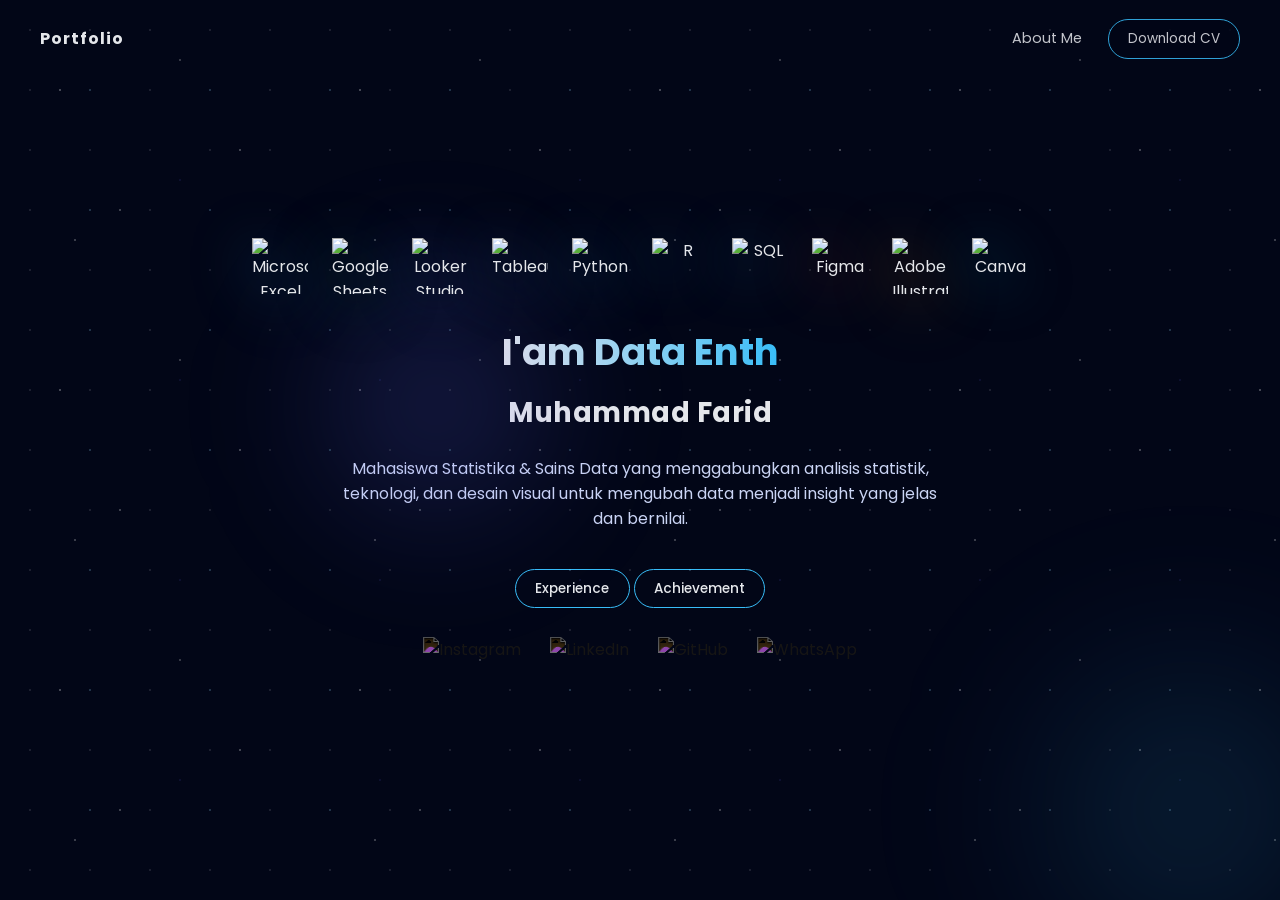
==== commit e32b6298: "sad" ====
--- a/index.html
+++ b/index.html
@@ -518,8 +518,7 @@
     <p>Mahasiswa Statistika & Sains Data yang menggabungkan analisis statistik, teknologi, dan desain visual untuk mengubah data menjadi insight yang jelas dan bernilai.</p>
     <div class="hero-buttons">
       <a href="expe.html" class="btn">Experience</a>
-      <a href="data.html" class="btn">Project Data</a>
-      <a href="design.html" class="btn">Project Design</a>
+    
       <a href="ach.html" class="btn">Achievement</a>
      
         </div>
